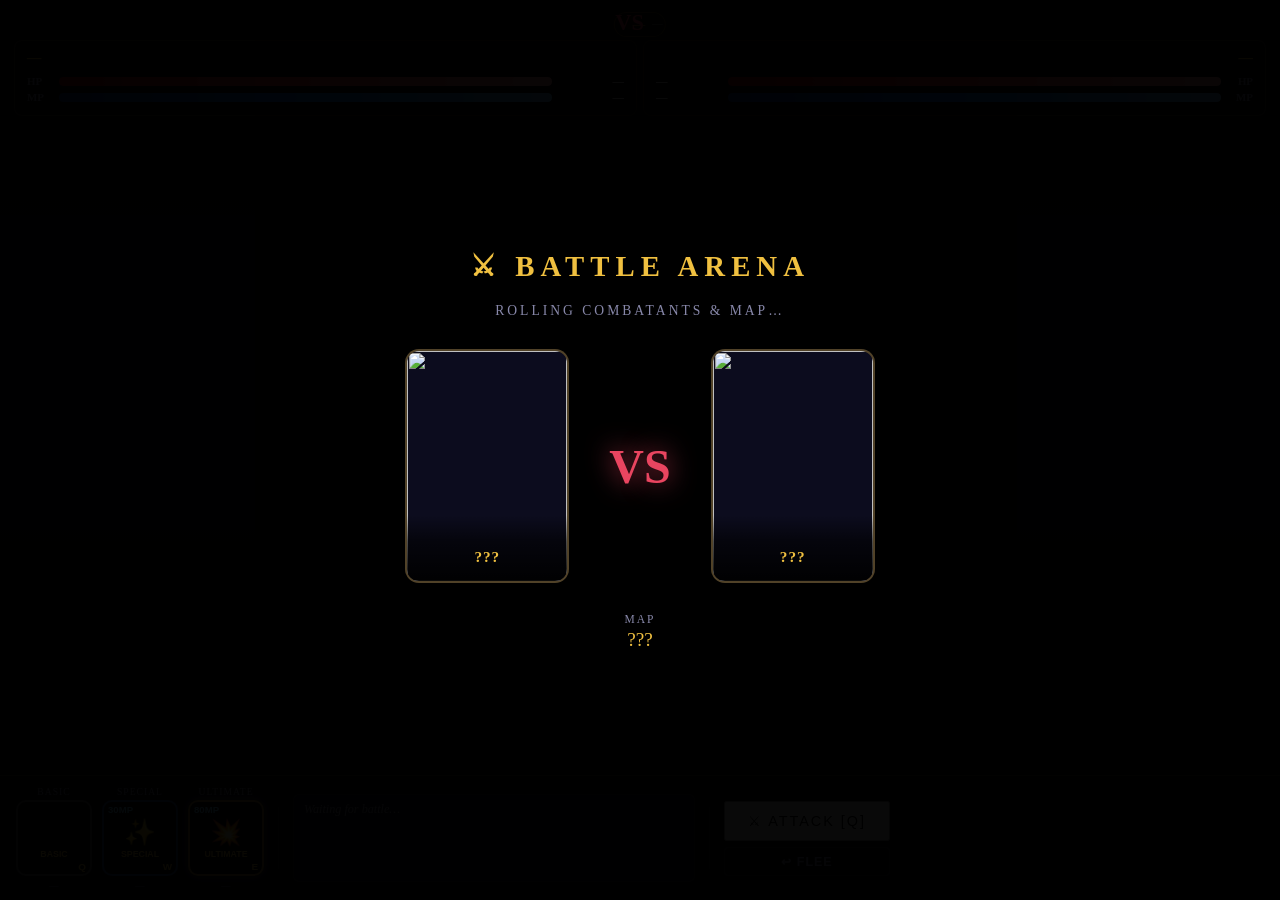
==== battle.html @ 9caf0676 "Create battle.html" ====
<!DOCTYPE html>
<html lang="en">
<head>
<meta charset="UTF-8"/>
<meta name="viewport" content="width=device-width, initial-scale=1.0"/>
<title>Battle Arena — Tenfold Legends</title>
<link rel="stylesheet" href="style.css"/>
<style>
/* ── PAGE ── */
html,body{margin:0;padding:0;overflow:hidden;height:100%;background:#050510;}
.arena-page{display:flex;flex-direction:column;height:100vh;position:relative;}
/* Prevent iOS bounce / double-tap zoom in game */
html { touch-action: manipulation; -webkit-tap-highlight-color: transparent; }

/* ── ROLL OVERLAY ── */
#roll-overlay{
  position:fixed;top:0;left:0;right:0;bottom:0;
  background:rgba(0,0,0,.96);
  display:flex;flex-direction:column;align-items:center;justify-content:center;gap:20px;
  z-index:9999;
}
.roll-title{font-family:'Cinzel',serif;font-size:1.8rem;font-weight:900;color:#f0c040;letter-spacing:6px;}
.roll-subtitle{font-size:.85rem;color:#8888aa;letter-spacing:3px;}
.roll-fighters{display:flex;align-items:center;gap:40px;margin:10px 0;}

/* Roll card */
.roll-card{
  width:160px;height:230px;border-radius:14px;
  border:2px solid rgba(240,192,64,.3);
  background:#0c0c1e;
  position:relative;overflow:hidden;
  display:flex;flex-direction:column;align-items:center;justify-content:flex-end;
}
.roll-portrait{
  position:absolute;top:0;left:0;width:100%;height:100%;
  object-fit:cover;object-position:top center;display:block;
}
.roll-card-overlay{
  position:relative;z-index:2;width:100%;
  background:linear-gradient(0deg,rgba(0,0,0,.95) 0%,rgba(0,0,0,.6) 60%,transparent 100%);
  padding:30px 8px 12px;text-align:center;
}
.roll-card-emoji{font-size:2rem;display:block;margin-bottom:3px;}
.roll-card-name{font-family:'Cinzel',serif;font-size:.95rem;font-weight:700;color:#f0c040;letter-spacing:1px;}
.roll-card-sub{font-size:.68rem;color:#8888aa;margin-top:3px;}

@keyframes rollSpin{
  0%{border-color:rgba(240,192,64,.1);}
  50%{border-color:#f0c040;box-shadow:0 0 28px rgba(240,192,64,.5);}
  100%{border-color:rgba(240,192,64,.1);}
}
.roll-card.spinning{animation:rollSpin .09s linear infinite;}
.roll-card.settled{border-color:#f0c040;box-shadow:0 0 36px rgba(240,192,64,.55);animation:none;}

.roll-vs{font-family:'Cinzel',serif;font-size:3rem;font-weight:900;color:#e94560;text-shadow:0 0 26px rgba(233,69,96,.8);}

.roll-map-wrap{text-align:center;}
.roll-map-label{font-size:.72rem;color:#8888aa;letter-spacing:2px;text-transform:uppercase;margin-bottom:4px;}
.roll-map-name{font-family:'Cinzel',serif;font-size:1.2rem;color:#f0c040;}
@keyframes mapSpin{0%{opacity:.2;}50%{opacity:1;}100%{opacity:.2;}}
.roll-map-name.spinning{animation:mapSpin .1s linear infinite;}

#roll-start-btn{
  margin-top:8px;padding:14px 40px;
  background:linear-gradient(135deg,#c8960c,#f0c040,#c8960c);
  color:#1a1000;font-family:'Cinzel',serif;font-weight:900;
  font-size:1rem;letter-spacing:3px;border:none;border-radius:8px;
  cursor:pointer;display:none;
  transition:transform .15s,box-shadow .15s;
}
#roll-start-btn:hover{transform:scale(1.05);box-shadow:0 0 28px rgba(240,192,64,.6);}

/* ── STAGE ── */
.arena-stage{position:relative;flex:1;min-height:0;overflow:hidden;}
.arena-bg{position:absolute;inset:0;background-size:cover;background-position:center;}
.arena-bg-overlay{position:absolute;inset:0;background:linear-gradient(0deg,rgba(0,0,0,.85) 0%,rgba(0,0,0,.05) 40%,rgba(0,0,0,.05) 60%,rgba(0,0,0,.6) 100%);}
.map-tag{position:absolute;top:12px;left:50%;transform:translateX(-50%);background:rgba(0,0,0,.75);border:1px solid rgba(240,192,64,.35);border-radius:20px;padding:4px 18px;font-family:'Cinzel',serif;font-size:.78rem;color:#f0c040;letter-spacing:2px;z-index:10;}

/* ── FIGHTERS ── */
.fighters-row{position:absolute;inset:0;display:flex;align-items:flex-end;justify-content:space-between;padding:0 60px 20px;pointer-events:none;}
.fighter{position:relative;display:flex;flex-direction:column;align-items:center;}
.fighter-sprite-wrap{position:relative;width:240px;height:300px;}
/* Facing direction is handled per-hero in JS via facesRight flag — no static override here */
.fighter-sprite{
  position:absolute;top:0;left:0;width:100%;height:100%;
  object-fit:contain;object-position:bottom center;
  filter:drop-shadow(0 8px 30px rgba(0,0,0,.95));display:block;
}
.fighter-sprite-fallback{
  position:absolute;top:0;left:0;width:100%;height:100%;
  display:flex;align-items:center;justify-content:center;
  font-size:7rem;filter:drop-shadow(0 6px 24px rgba(0,0,0,.9));
}

/* Shake applied to the wrap so it never conflicts with the sprite's scaleX flip */
@keyframes hitShake{0%{transform:translateX(0);}20%{transform:translateX(-16px);}40%{transform:translateX(16px);}60%{transform:translateX(-8px);}80%{transform:translateX(8px);}100%{transform:translateX(0);}}
.fighter-sprite-wrap.shake{animation:hitShake .35s ease;}

@keyframes dieFade{to{opacity:0;filter:grayscale(1) brightness(.2);}}
.fighter.player .fighter-sprite.dead{animation:dieFade 1.1s ease forwards;}
.fighter.enemy  .fighter-sprite.dead{animation:dieFade 1.1s ease forwards;}

@keyframes burnGlow{0%,100%{filter:drop-shadow(0 0 10px #ff4500);}50%{filter:drop-shadow(0 0 28px #ff4500) brightness(1.1);}}
@keyframes iceGlow{0%,100%{filter:brightness(.75) hue-rotate(185deg) drop-shadow(0 0 12px #00cfff);}50%{filter:brightness(.85) hue-rotate(185deg) drop-shadow(0 0 28px #00cfff);}}
.fighter-sprite.burning{animation:burnGlow .6s ease-in-out infinite;}
.fighter-sprite.frozen{animation:iceGlow .8s ease-in-out infinite;}

.frozen-overlay{position:absolute;inset:0;background:rgba(0,207,255,.18);border:2px solid rgba(0,207,255,.6);border-radius:8px;pointer-events:none;display:none;}
.frozen-overlay.active{display:block;}

/* ── SKILL FX ── */
.skill-fx{position:absolute;pointer-events:none;z-index:60;width:220px;height:220px;}
.skill-fx img{width:100%;height:100%;object-fit:contain;}
@keyframes impactPop{0%{transform:translate(-50%,-50%) scale(.1);opacity:1;}55%{transform:translate(-50%,-50%) scale(2.4);opacity:.9;}100%{transform:translate(-50%,-50%) scale(3);opacity:0;}}
.impact-burst{position:absolute;pointer-events:none;z-index:65;width:130px;height:130px;border-radius:50%;animation:impactPop .45s ease-out forwards;transform:translate(-50%,-50%);}
@keyframes dmgPop{0%{transform:translateX(-50%) translateY(0) scale(.5);opacity:1;}30%{transform:translateX(-50%) translateY(-40px) scale(1.4);}100%{transform:translateX(-50%) translateY(-100px) scale(.9);opacity:0;}}
.dmg-num{position:absolute;pointer-events:none;z-index:70;font-family:'Cinzel',serif;font-weight:900;font-size:2.6rem;text-shadow:0 2px 10px #000;animation:dmgPop 1.2s ease-out forwards;white-space:nowrap;left:50%;top:20%;}
.dmg-num.crit{font-size:3.2rem;color:#ffdd00!important;}
.dmg-num.heal{color:#44ff99!important;}

/* ── HUD ── */
.hud-top{position:absolute;top:0;left:0;right:0;display:flex;flex-direction:column;align-items:stretch;padding:10px 14px;z-index:20;gap:4px;pointer-events:none;}
.hud-top > div:last-child{display:flex;gap:6px;pointer-events:all;}
.hud-box{background:rgba(4,4,12,.9);border:1px solid rgba(240,192,64,.2);border-radius:8px;padding:8px 12px;flex:1;pointer-events:all;}
.hud-box.enemy-box{text-align:right;}
.hud-hero-name{font-family:'Cinzel',serif;font-size:.9rem;font-weight:800;color:#f0c040;display:flex;align-items:center;gap:6px;}
.hud-box.enemy-box .hud-hero-name{justify-content:flex-end;}
.hud-lv{font-size:.68rem;color:#8888aa;font-family:'Rajdhani',sans-serif;}
.hud-bars{margin-top:5px;}
.hud-bar-row{display:flex;align-items:center;gap:6px;margin-bottom:4px;}
.hud-bar-label{font-size:.68rem;font-weight:700;color:#8888aa;width:26px;text-transform:uppercase;flex-shrink:0;}
.hud-bar-track{flex:1;height:9px;background:rgba(255,255,255,.08);border-radius:4px;overflow:hidden;}
.hud-bar-fill{height:100%;border-radius:4px;transition:width .35s;}
.bar-hp{background:linear-gradient(90deg,#aa0000,#ff4444,#ff9999);}
.bar-mana{background:linear-gradient(90deg,#003399,#0077ff,#66bbff);}
.hud-bar-val{font-size:.72rem;font-weight:700;color:#e8e0d0;min-width:66px;text-align:right;}
.hud-box.enemy-box .hud-bar-row{flex-direction:row-reverse;}
.hud-box.enemy-box .hud-bar-val{text-align:left;}
.hud-box.your-turn{border-color:rgba(240,192,64,.7);box-shadow:0 0 18px rgba(240,192,64,.35);}
.hud-box.enemy-turn{border-color:rgba(233,69,96,.7);box-shadow:0 0 18px rgba(233,69,96,.35);}
.hud-vs{display:flex;flex-direction:row;align-items:center;justify-content:center;gap:8px;padding:2px 0;}
.vs-text{font-family:'Cinzel',serif;font-size:1.4rem;font-weight:900;color:#e94560;text-shadow:0 0 18px rgba(233,69,96,.7);line-height:1;}
.turn-text{font-size:.68rem;color:#8888aa;letter-spacing:2px;text-transform:uppercase;}
.status-badges{display:flex;gap:4px;margin-top:4px;flex-wrap:wrap;}
.status-badge{font-size:.62rem;font-weight:700;padding:2px 6px;border-radius:12px;border:1px solid currentColor;}
.sb-burn{color:#ff4500;background:rgba(255,69,0,.12);}
.sb-freeze{color:#00cfff;background:rgba(0,207,255,.12);}
.sb-paralyzed{color:#ffe600;background:rgba(255,230,0,.12);}
.sb-guard{color:#c0c0c0;background:rgba(192,192,192,.12);}

/* ── CONTROLS ── */
.controls-wrap{flex-shrink:0;background:rgba(4,4,12,.97);border-top:1px solid rgba(240,192,64,.2);padding:10px 16px;display:flex;align-items:center;gap:14px;z-index:30;}
.skills-wrap{display:flex;gap:10px;align-items:flex-start;}
.skill-slot{display:flex;flex-direction:column;align-items:center;gap:3px;}
.skill-slot-label{font-size:.6rem;color:#8888aa;letter-spacing:1px;text-transform:uppercase;}

.skill-btn{
  position:relative;width:76px;height:76px;border-radius:10px;
  border:2px solid rgba(240,192,64,.3);cursor:pointer;
  overflow:hidden;background:rgba(0,0,0,.7);padding:0;flex-shrink:0;
  transition:all .18s;
}
.skill-btn:hover:not(:disabled){border-color:#f0c040;box-shadow:0 0 20px rgba(240,192,64,.5);transform:scale(1.08);}
.skill-btn:disabled{opacity:.35;cursor:not-allowed;}
.skill-btn.basic-s{border-color:rgba(160,160,160,.45);}
.skill-btn.special-s{border-color:rgba(60,130,255,.55);}
.skill-btn.ultimate-s{border-color:rgba(240,192,64,.7);box-shadow:0 0 12px rgba(240,192,64,.2);}
.skill-btn.story-locked{border-color:rgba(255,255,255,.12)!important;box-shadow:none!important;filter:grayscale(1) brightness(.55);cursor:not-allowed;}
.skill-lock-overlay{position:absolute;inset:0;background:rgba(0,0,0,.72);display:flex;flex-direction:column;align-items:center;justify-content:center;gap:2px;border-radius:8px;z-index:7;pointer-events:none;}
.skill-lock-overlay span{font-size:1.3rem;line-height:1;}
.skill-lock-overlay small{font-size:.45rem;color:#ffcc55;font-weight:700;letter-spacing:.5px;text-align:center;line-height:1.3;padding:0 4px;}

/* Icon fills entire button */
.skill-btn .sk-icon{position:absolute;top:0;left:0;width:100%;height:100%;object-fit:cover;display:block;z-index:1;}
/* Fallback shown when no icon */
.skill-btn-fb{position:absolute;top:0;left:0;width:100%;height:100%;display:flex;flex-direction:column;align-items:center;justify-content:center;gap:2px;font-size:1.6rem;z-index:1;}
.skill-btn-fb small{font-size:.55rem;color:#f0c040;font-weight:700;}
/* Overlays sit above icon */
.skill-cd-overlay{position:absolute;inset:0;background:rgba(0,0,0,.78);display:flex;align-items:center;justify-content:center;font-size:1.8rem;font-weight:900;color:#fff;border-radius:8px;z-index:5;}
.skill-key-hint{position:absolute;bottom:2px;right:4px;font-size:.62rem;font-weight:900;color:#f0c040;text-shadow:0 1px 3px #000;z-index:6;}
.skill-mana-cost{position:absolute;top:2px;left:4px;font-size:.6rem;font-weight:700;color:#66ccff;text-shadow:0 1px 3px #000;z-index:6;}
.skill-name-tag{font-size:.58rem;color:rgba(255,255,255,.55);text-align:center;max-width:76px;white-space:nowrap;overflow:hidden;text-overflow:ellipsis;margin-top:1px;}

.ctrl-divider{width:1px;height:62px;background:rgba(255,255,255,.08);flex-shrink:0;}
.battle-log{flex:1;max-width:380px;min-width:180px;height:76px;overflow-y:auto;padding:5px 10px;background:rgba(255,255,255,.025);border:1px solid rgba(255,255,255,.07);border-radius:6px;font-size:.76rem;line-height:1.6;}
.battle-log p{margin:0;}
.battle-log .lp{color:#f0c040;}
.battle-log .le{color:#ff8888;}
.battle-log .ls{color:#8888aa;font-style:italic;}
.battle-log .lh{color:#44ff99;}
.action-area{display:flex;flex-direction:column;gap:6px;flex-shrink:0;}
#btn-attack{padding:10px 22px;font-size:.9rem;letter-spacing:2px;}
.btn-flee{padding:6px 18px;font-size:.78rem;background:transparent;border:1px solid rgba(255,255,255,.1);color:#8888aa;cursor:pointer;border-radius:4px;transition:all .2s;font-family:'Rajdhani',sans-serif;font-weight:600;letter-spacing:1px;text-transform:uppercase;}
.btn-flee:hover{border-color:#e94560;color:#e94560;}

/* ── RESULT OVERLAY ── */
#result-overlay{
  position:fixed;top:0;left:0;right:0;bottom:0;
  background:rgba(0,0,0,.92);
  display:flex;flex-direction:column;align-items:center;justify-content:center;
  z-index:9998;opacity:0;pointer-events:none;transition:opacity .5s;
}
#result-overlay.show{opacity:1;pointer-events:all;}
@keyframes resultIn{from{transform:scale(.6) translateY(-30px);opacity:0;}to{transform:scale(1) translateY(0);opacity:1;}}
.result-box{animation:resultIn .5s cubic-bezier(.3,1.5,.5,1) forwards;text-align:center;}
.result-label{font-family:'Cinzel',serif;font-size:6rem;font-weight:900;line-height:1;letter-spacing:10px;}
.result-label.win{background:linear-gradient(135deg,#a06800,#f0c040,#fff8dc,#f0c040,#a06800);-webkit-background-clip:text;-webkit-text-fill-color:transparent;background-clip:text;}
.result-label.lose{background:linear-gradient(135deg,#600000,#e94560,#ff9090);-webkit-background-clip:text;-webkit-text-fill-color:transparent;background-clip:text;}
.result-sub{font-family:'Cinzel',serif;font-size:1rem;color:#8888aa;letter-spacing:5px;margin:6px 0 16px;}
.result-pts{font-family:'Cinzel',serif;font-size:1.5rem;color:#f0c040;margin-bottom:8px;}
.result-pts span{font-size:2.5rem;}
.result-hero-info{font-size:.85rem;color:#8888aa;margin-bottom:26px;letter-spacing:1px;}
.result-btns{display:flex;gap:14px;justify-content:center;}
.rbtn{padding:12px 28px;font-family:'Cinzel',serif;font-weight:700;letter-spacing:2px;font-size:.9rem;border:none;border-radius:6px;cursor:pointer;transition:all .2s;}
.rbtn.gold{background:linear-gradient(135deg,#c8960c,#f0c040);color:#1a1000;}
.rbtn.ghost{background:rgba(255,255,255,.06);border:1px solid rgba(255,255,255,.15);color:#e8e0d0;}
.rbtn:hover{transform:translateY(-2px);}

@keyframes lvlUp{0%{opacity:0;transform:translateX(-50%) scale(.5);}60%{opacity:1;transform:translateX(-50%) scale(1.2) translateY(-8px);}100%{opacity:0;transform:translateX(-50%) scale(1) translateY(-55px);}}
.lvl-up-notif{position:absolute;bottom:290px;left:50%;transform:translateX(-50%);font-family:'Cinzel',serif;font-size:1.3rem;color:#f0c040;text-shadow:0 0 20px #f0c040;white-space:nowrap;pointer-events:none;z-index:80;animation:lvlUp 1.8s ease forwards;}

/* ══ MOBILE OVERRIDES ══════════════════════════════════════ */

/* ── ROLL OVERLAY — mobile ── */
@media (max-width: 600px) {
  #roll-overlay { gap: 12px; padding: 20px 14px; justify-content: flex-start; padding-top: 40px; overflow-y: auto; }
  .roll-title { font-size: 1.2rem; letter-spacing: 3px; }
  .roll-subtitle { font-size: 0.75rem; letter-spacing: 2px; }
  .roll-fighters { gap: 16px; }
  .roll-card { width: 120px; height: 175px; border-radius: 10px; }
  .roll-vs { font-size: 2rem; }
  .roll-card-name { font-size: 0.82rem; }
  .roll-card-sub  { font-size: 0.6rem; }
  .roll-map-name  { font-size: 1rem; }
  #roll-start-btn { padding: 12px 28px; font-size: 0.88rem; letter-spacing: 2px; margin-top: 4px; }
}

@media (max-width: 400px) {
  .roll-card { width: 100px; height: 148px; }
  .roll-fighters { gap: 10px; }
  .roll-vs { font-size: 1.6rem; }
}

/* ── HUD — mobile: stack into 2-row layout ── */
@media (max-width: 700px) {
  .hud-top {
    flex-direction: column;
    gap: 0;
    padding: 6px 8px 4px;
  }
  /* Row 1: player box left, enemy box right, side by side */
  .hud-top { flex-wrap: wrap; }
  .hud-box      { min-width: 0; flex: 1; padding: 5px 8px; border-radius: 6px; }
  .hud-box.enemy-box { text-align: right; }
  .hud-vs       { order: -1; width: 100%; flex-direction: row;
                  justify-content: center; gap: 8px; padding: 0 0 4px; }
  .vs-text      { font-size: 1.1rem; }
  .turn-text    { font-size: 0.6rem; letter-spacing: 1px; }
  .hud-hero-name{ font-size: 0.75rem; }
  .hud-lv       { font-size: 0.6rem; }
  .hud-bar-row  { margin-bottom: 2px; }
  .hud-bar-track{ height: 7px; }
  .hud-bar-val  { font-size: 0.62rem; min-width: 52px; }
  .hud-bar-label{ font-size: 0.6rem; width: 22px; }
  .status-badges{ gap: 3px; margin-top: 2px; }
  .status-badge { font-size: 0.55rem; padding: 1px 4px; }
}

/* ── FIGHTERS — shrink sprites on mobile ── */
@media (max-width: 700px) {
  .fighters-row { padding: 0 16px 10px; }
  .fighter-sprite-wrap { width: 160px; height: 200px; }
}
@media (max-width: 480px) {
  .fighters-row { padding: 0 6px 8px; }
  .fighter-sprite-wrap { width: 120px; height: 155px; }
  .map-tag { font-size: 0.65rem; padding: 3px 12px; top: 8px; }
  .dmg-num { font-size: 1.8rem; }
  .dmg-num.crit { font-size: 2.2rem; }
}

/* ── CONTROLS — mobile: 2-row layout ── */
@media (max-width: 700px) {
  .controls-wrap {
    flex-wrap: wrap;
    padding: 8px 10px;
    gap: 8px;
  }
  /* Row 1: skill buttons fill the width */
  .skills-wrap {
    order: 1;
    width: 100%;
    justify-content: center;
    gap: 8px;
  }
  /* Row 2: log + action buttons side by side */
  .battle-log {
    order: 2;
    flex: 1;
    min-width: 0;
    max-width: none;
    height: 58px;
    font-size: 0.7rem;
  }
  .action-area {
    order: 2;
    flex-direction: row;
    gap: 6px;
    align-items: center;
  }
  #btn-attack { padding: 8px 14px; font-size: 0.8rem; letter-spacing: 1px; }
  .btn-flee   { padding: 8px 12px; font-size: 0.72rem; }
  .ctrl-divider { display: none; }

  /* Skill buttons: larger touch target, equal size */
  .skill-btn { width: 68px; height: 68px; }
  .skill-slot-label { font-size: 0.55rem; }
  .skill-name-tag   { font-size: 0.52rem; max-width: 68px; }
  .skill-key-hint   { font-size: 0.55rem; }
  .skill-mana-cost  { font-size: 0.52rem; }
  .skill-cd-overlay { font-size: 1.4rem; }
}

@media (max-width: 420px) {
  .skill-btn { width: 60px; height: 60px; border-radius: 8px; }
  .skills-wrap { gap: 6px; }
  #btn-attack { padding: 7px 10px; font-size: 0.75rem; }
  .battle-log { height: 52px; font-size: 0.65rem; }
  .controls-wrap { padding: 6px 8px; }
}

/* ── RESULT OVERLAY — mobile ── */
@media (max-width: 600px) {
  .result-label   { font-size: 3.5rem; letter-spacing: 5px; }
  .result-sub     { font-size: 0.82rem; letter-spacing: 2px; }
  .result-pts     { font-size: 1.1rem; }
  .result-pts span{ font-size: 1.8rem; }
  .result-hero-info { font-size: 0.75rem; }
  .result-btns    { flex-wrap: wrap; gap: 8px; justify-content: center; }
  .rbtn           { padding: 10px 18px; font-size: 0.82rem; }
}

@media (max-width: 400px) {
  .result-label   { font-size: 2.8rem; letter-spacing: 3px; }
  .rbtn           { padding: 9px 14px; font-size: 0.78rem; flex: 1; min-width: 120px; }
}
</style>
</head>
<body>

<!-- ══ ROLL OVERLAY (fixed, outside arena-page) ══ -->
<div id="roll-overlay">
  <div class="roll-title">⚔ BATTLE ARENA</div>
  <div class="roll-subtitle" id="roll-status">ROLLING COMBATANTS &amp; MAP…</div>

  <div class="roll-fighters">
    <!-- Player card -->
    <div class="roll-card spinning" id="roll-player">
      <img class="roll-portrait" id="roll-p-img" src="" alt=""/>
      <div class="roll-card-overlay">
        <span id="roll-p-emoji" class="roll-card-emoji"></span>
        <div  id="roll-p-name"  class="roll-card-name">???</div>
        <div  id="roll-p-sub"   class="roll-card-sub"></div>
      </div>
    </div>

    <div class="roll-vs">VS</div>

    <!-- Enemy card -->
    <div class="roll-card spinning" id="roll-enemy">
      <img class="roll-portrait" id="roll-e-img" src="" alt=""/>
      <div class="roll-card-overlay">
        <span id="roll-e-emoji" class="roll-card-emoji"></span>
        <div  id="roll-e-name"  class="roll-card-name">???</div>
        <div  id="roll-e-sub"   class="roll-card-sub"></div>
      </div>
    </div>
  </div>

  <div class="roll-map-wrap">
    <div class="roll-map-label">MAP</div>
    <div class="roll-map-name spinning" id="roll-map">???</div>
  </div>

  <button id="roll-start-btn" onclick="startBattle()">⚔ FIGHT!</button>
</div>

<!-- ══ RESULT OVERLAY (fixed, outside arena-page) ══ -->
<div id="result-overlay">
  <div class="result-box">
    <div class="result-label" id="result-label">WIN</div>
    <div class="result-sub"   id="result-sub">Victory!</div>
    <div class="result-pts"><span id="result-pts-num">+100</span> POINTS</div>
    <div class="result-hero-info" id="result-hero-info"></div>
    <div class="result-btns" id="result-btns">
      <button class="rbtn gold"  onclick="location.reload()">⚔ PLAY AGAIN</button>
      <button class="rbtn ghost" onclick="location.href='dashboard.html'">🏠 Dashboard</button>
      <button class="rbtn ghost" onclick="location.href='leaderboard.html'">🏆 Leaderboard</button>
    </div>
  </div>
</div>

<!-- ══ ARENA PAGE ══ -->
<div class="arena-page">

  <!-- STAGE -->
  <div class="arena-stage" id="arena-stage">
    <div class="arena-bg"         id="arena-bg"></div>
    <div class="arena-bg-overlay"></div>
    <div class="map-tag"          id="map-tag">—</div>

    <!-- HUD -->
    <div class="hud-top">
      <div class="hud-vs">
        <div class="vs-text">VS</div>
        <div class="turn-text" id="turn-text">—</div>
      </div>
      <div style="display:flex;gap:6px;width:100%;">
      <div class="hud-box" id="hud-player">
        <div class="hud-hero-name" id="hud-p-name">—</div>
        <div class="status-badges" id="p-status"></div>
        <div class="hud-bars">
          <div class="hud-bar-row">
            <div class="hud-bar-label">HP</div>
            <div class="hud-bar-track"><div class="hud-bar-fill bar-hp"   id="p-hp-bar"  style="width:100%"></div></div>
            <div class="hud-bar-val"  id="p-hp-val">—</div>
          </div>
          <div class="hud-bar-row">
            <div class="hud-bar-label">MP</div>
            <div class="hud-bar-track"><div class="hud-bar-fill bar-mana" id="p-mp-bar"  style="width:100%"></div></div>
            <div class="hud-bar-val"  id="p-mp-val">—</div>
          </div>
        </div>
      </div>

      <div class="hud-box enemy-box" id="hud-enemy">
        <div class="hud-hero-name" id="hud-e-name">—</div>
        <div class="status-badges" id="e-status" style="justify-content:flex-end;display:flex;"></div>
        <div class="hud-bars">
          <div class="hud-bar-row">
            <div class="hud-bar-label">HP</div>
            <div class="hud-bar-track"><div class="hud-bar-fill bar-hp"   id="e-hp-bar"  style="width:100%"></div></div>
            <div class="hud-bar-val"  id="e-hp-val">—</div>
          </div>
          <div class="hud-bar-row">
            <div class="hud-bar-label">MP</div>
            <div class="hud-bar-track"><div class="hud-bar-fill bar-mana" id="e-mp-bar"  style="width:100%"></div></div>
            <div class="hud-bar-val"  id="e-mp-val">—</div>
          </div>
        </div>
      </div>
      </div><!-- /hud row -->
    </div>

    <!-- FIGHTERS -->
    <div class="fighters-row">
      <div class="fighter player" id="fighter-player">
        <div class="fighter-sprite-wrap" id="p-wrap">
          <div class="frozen-overlay" id="p-frozen"></div>
        </div>
      </div>
      <div class="fighter enemy" id="fighter-enemy">
        <div class="fighter-sprite-wrap" id="e-wrap">
          <div class="frozen-overlay" id="e-frozen"></div>
        </div>
      </div>
    </div>
  </div><!-- /arena-stage -->

  <!-- CONTROLS -->
  <div class="controls-wrap">
    <div class="skills-wrap">
      <div class="skill-slot">
        <div class="skill-slot-label">Basic</div>
        <button class="skill-btn basic-s" id="btn-basic" onclick="useSkill('basic')">
          <div class="skill-btn-fb" id="fb-basic"><span>⚔</span><small>BASIC</small></div>
          <span class="skill-key-hint">Q</span>
        </button>
        <div class="skill-name-tag" id="name-basic">—</div>
      </div>
      <div class="skill-slot">
        <div class="skill-slot-label">Special</div>
        <button class="skill-btn special-s" id="btn-special" onclick="useSkill('special')">
          <div class="skill-btn-fb" id="fb-special"><span>✨</span><small>SPECIAL</small></div>
          <span class="skill-mana-cost" id="cost-special">30MP</span>
          <span class="skill-key-hint">W</span>
        </button>
        <div class="skill-name-tag" id="name-special">—</div>
      </div>
      <div class="skill-slot">
        <div class="skill-slot-label">Ultimate</div>
        <button class="skill-btn ultimate-s" id="btn-ultimate" onclick="useSkill('ultimate')">
          <div class="skill-btn-fb" id="fb-ultimate"><span>💥</span><small>ULTIMATE</small></div>
          <span class="skill-mana-cost" id="cost-ultimate">80MP</span>
          <span class="skill-key-hint">E</span>
        </button>
        <div class="skill-name-tag" id="name-ultimate">—</div>
      </div>
    </div>
    <div class="ctrl-divider"></div>
    <div class="battle-log" id="battle-log"><p class="ls">Waiting for battle…</p></div>
    <div class="ctrl-divider"></div>
    <div class="action-area">
      <button class="btn btn-gold" id="btn-attack" onclick="useAttack()">⚔ ATTACK [Q]</button>
      <button class="btn-flee"     onclick="fleeBattle()">↩ Flee</button>
    </div>
  </div>

</div><!-- /arena-page -->

<script src="game.js"></script>
<script>
'use strict';

// ── MOBILE VIEWPORT HEIGHT FIX (iOS Safari address bar) ──────
function setVh() {
  document.documentElement.style.setProperty('--vh', window.innerHeight * 0.01 + 'px');
}
setVh();
window.addEventListener('resize', setVh);
// Apply to arena-page height via inline style when needed
document.addEventListener('DOMContentLoaded', () => {
  const page = document.querySelector('.arena-page');
  if (page) page.style.height = 'calc(var(--vh, 1vh) * 100)';
});

// ── AUTO LOGIN (no redirect on file://) ──────────────────────
Game.loadUser();
if (!Game.user) {
  Game.login({ userID:'demo', username:'Player', totalScore:0, sessionID:'local' });
}
const user = Game.user;

// ── ENSURE HERO SELECTED ─────────────────────────────────────
(function() {
  let h = Game.getSelectedHero();
  if (!h || !HEROES[h]) {
    Game.selectHero('aeron');
  }
})();



// ── MAPS ─────────────────────────────────────────────────────
const MAPS = [
  { name:'Flame Sanctum',    bg:'Sprite/Aeron/1background.png' },
  { name:'Ashen Wasteland',  bg:'Sprite/Aeron/2background.png' },
  { name:'Inferno Forge',    bg:'Sprite/Aeron/3background.png' },
  { name:'Phoenix Crater',   bg:'Sprite/Aeron/4background.png' },
  { name:'Frozen Tundra',    bg:'Sprite/Lyra/background1.png'  },
  { name:'Crystal Glacier',  bg:'Sprite/Lyra/background2.png'  },
  { name:'Frostbite Valley', bg:'Sprite/Lyra/background3.png'  },
  { name:'Thunder Plains',   bg:'Sprite/Kael/background1.png'  },
  { name:'Storm Peak',       bg:'Sprite/Kael/background2.png'  },
  { name:'Crumbled Canyon',  bg:'Sprite/Riven/background1.png' },
  { name:'Earthen Ruins',    bg:'Sprite/Riven/background2.png' },
  { name:'Moonlit Shrine',   bg:'Sprite/Selene/background1.png'},
  { name:'Celestial Peaks',  bg:'Sprite/Selene/background2.png'},
  { name:'Starfall Glade',   bg:'Sprite/Selene/background3.png'},
  { name:'Shadow Alley',     bg:'Sprite/Draven/background1.png'},
  { name:'Crimson District', bg:'Sprite/Draven/background2.png'},
  { name:'Dark Sanctum',     bg:'Sprite/Draven/background3.png'},
  { name:'Phantom Ridge',    bg:'Sprite/Draven/background4.png'},
  { name:'Night Citadel',    bg:'Sprite/Draven/background5.png'},
  { name:'Coral Depths',     bg:'Sprite/Mira/background1.png'  },
  { name:'Tidal Cavern',     bg:'Sprite/Mira/background2.png'  },
  { name:'Sunken Temple',    bg:'Sprite/Mira/background3.png'  },
  { name:'Ocean Abyss',      bg:'Sprite/Mira/background4.png'  },
  { name:'Stormy Shores',    bg:'Sprite/Mira/background5.png'  },
  { name:'Iron Fortress',    bg:'Sprite/Brutus/background1.png'},
  { name:'Steel Ramparts',   bg:'Sprite/Brutus/background2.png'},
  { name:'Siege Grounds',    bg:'Sprite/Brutus/background3.png'},
  { name:'War Throne',       bg:'Sprite/Brutus/background4.png'},
  { name:'Gale Peak',        bg:'Sprite/Orion/background1.png' },
  { name:'Stormwind Ridge',  bg:'Sprite/Orion/background2.png' },
  { name:'Tempest Hollow',   bg:'Sprite/Orion/background3.png' },
  { name:'Arcane Sanctum',   bg:'Sprite/Elysia/background1.png'},
  { name:'Celestial Spire',  bg:'Sprite/Elysia/background2.png'},
  { name:'Starlight Realm',  bg:'Sprite/Elysia/background3.png'},
];

// ── BATTLE STATE ─────────────────────────────────────────────
let B = {};
let rollPlayerHeroId, rollEnemyHeroId, rollMap;

// ── $ HELPER ─────────────────────────────────────────────────
const $ = id => document.getElementById(id);

// ── ENTITY HELPER — hero or story monster ────────────────────
function getEntity(id) {
  return HEROES[id] || STORY_ENEMIES[id] || null;
}

// ── INIT BATTLE STATE ────────────────────────────────────────
function initBattleState(pId, eId, mapObj, pLv, eLv) {
  const pH = getEntity(pId), eH = getEntity(eId);
  const pS = getScaledStats(pId, pLv), eS = getScaledStats(eId, eLv);
  B = {
    mode:    sessionStorage.getItem('tenfold_battle_mode')    || 'arena',
    chapter: +sessionStorage.getItem('tenfold_battle_chapter') || 0,
    stage:   +sessionStorage.getItem('tenfold_battle_stage')   || 0,
    playerHeroId:pId, enemyHeroId:eId, map:mapObj,
    pHero:pH, pMaxHp:pS.hp, pHp:pS.hp, pMaxMp:100, pMp:100,
    pAtk:pS.atk, pDef:pS.def, pSpd:pS.spd, pCrit:pS.crit, pLevel:pLv,
    pBurning:0, pFrozen:0, pParalyzed:0, pGuard:false, pBoost:0,
    pCD:{basic:0,special:0,ultimate:0},
    eHero:eH, eMaxHp:eS.hp, eHp:eS.hp, eMaxMp:100, eMp:100,
    eAtk:eS.atk, eDef:eS.def, eSpd:eS.spd, eCrit:eS.crit, eLevel:eLv,
    eBurning:0, eFrozen:0, eParalyzed:0, eGuard:false, eBoost:0,
    eCD:{basic:0,special:0,ultimate:0},
    turn:'player', over:false, turnCount:0, locked:false,
  };
}

// ── SPRITE FLIP HELPER ───────────────────────────────────────
// Player is on the LEFT  → needs to face RIGHT
// Enemy  is on the RIGHT → needs to face LEFT
// facesRight=true  → sprite naturally faces right
//   player: no flip (scaleX 1)   enemy: flip (scaleX -1)
// facesRight=false → sprite naturally faces left
//   player: flip (scaleX -1)     enemy: no flip (scaleX 1)
function getSpriteFlip(who, heroId, state) {
  const entity = getEntity(heroId);
  // Per-sprite flip override (e.g. ash_wolf has inconsistent sprite directions)
  if (entity && entity.flipStates && state && state in entity.flipStates) {
    const facesRight = entity.flipStates[state];
    if (who === 'player') return facesRight ?  1 : -1;
    else                  return facesRight ? -1 :  1;
  }
  const facesRight = entity ? entity.facesRight !== false : true;
  if (who === 'player') return facesRight ?  1 : -1;
  else                  return facesRight ? -1 :  1;
}

// ── BUILD FIGHTER SPRITE ─────────────────────────────────────
function buildSprite(who, heroId) {
  const wrapId = who === 'player' ? 'p-wrap' : 'e-wrap';
  const sprId  = who === 'player' ? 'p-sprite' : 'e-sprite';
  const wrap   = $(wrapId);
  const h      = getEntity(heroId);
  const frozen = wrap.querySelector('.frozen-overlay');

  wrap.querySelectorAll('.fighter-sprite,.fighter-sprite-fallback').forEach(el => el.remove());

  const idleSrc = h.sprites && h.sprites.idle;
  const flip    = getSpriteFlip(who, heroId, 'idle');
  if (idleSrc) {
    const img = document.createElement('img');
    img.className = 'fighter-sprite';
    img.id  = sprId;
    img.alt = h.name;
    img.src = idleSrc;
    img.style.transform = `scaleX(${flip})`;
    img.onerror = () => { img.remove(); addFallback(wrap, who, heroId, h, frozen, sprId); };
    wrap.insertBefore(img, frozen);
  } else {
    addFallback(wrap, who, heroId, h, frozen, sprId);
  }
}

function addFallback(wrap, who, heroId, h, frozen, sprId) {
  const fb = document.createElement('div');
  fb.className   = 'fighter-sprite-fallback';
  fb.id          = sprId;
  fb.textContent = ELEMENT_ICONS[h.element] || '⚔';
  fb.style.transform = `scaleX(${getSpriteFlip(who, heroId, 'idle')})`;
  wrap.insertBefore(fb, frozen);
}

function setSprite(who, state) {
  const heroId = who === 'player' ? B.playerHeroId : B.enemyHeroId;
  const h  = getEntity(heroId);
  const el = $(who === 'player' ? 'p-sprite' : 'e-sprite');
  if (!el || el.tagName !== 'IMG') return;
  const src = (h.sprites && h.sprites[state]) || (h.sprites && h.sprites.idle) || '';
  if (src) {
    el.src = src;
    // Re-apply the correct flip per state
    el.style.transform = `scaleX(${getSpriteFlip(who, heroId, state)})`;
  }
}

// ── LOAD SKILL ICONS ─────────────────────────────────────────
function loadSkillIcons(heroId) {
  const h = getEntity(heroId);
  ['basic','special','ultimate'].forEach(type => {
    const sk   = h.skills[type];
    const btn  = $(`btn-${type}`);
    const fb   = $(`fb-${type}`);
    const ntag = $(`name-${type}`);
    if (ntag) ntag.textContent = sk.name;
    if (type !== 'basic') {
      const c = $(`cost-${type}`);
      if (c) c.textContent = sk.manaCost + 'MP';
    }
    btn.title = `${sk.name} — ${sk.desc}`;
    btn.querySelectorAll('img.sk-icon').forEach(i => i.remove());
    if (sk.icon) {
      const img = document.createElement('img');
      img.className = 'sk-icon';
      img.alt = sk.name;
      img.src = sk.icon;
      img.onload  = () => { if (fb) fb.style.display = 'none'; };
      img.onerror = () => { img.remove(); if (fb) fb.style.display = 'flex'; };
      btn.insertBefore(img, btn.firstChild);
    }
  });
}

// ── HUD ──────────────────────────────────────────────────────
function renderHUD() {
  $('hud-p-name').innerHTML = `${B.pHero.name} <span class="hud-lv">Lv ${B.pLevel}</span>`;
  $('hud-e-name').innerHTML = `${B.eHero.name} <span class="hud-lv">Lv ${B.eLevel}</span>`;
  updateBar('p-hp-bar','p-hp-val', B.pHp, B.pMaxHp, true);
  updateBar('p-mp-bar','p-mp-val', B.pMp, B.pMaxMp, false);
  updateBar('e-hp-bar','e-hp-val', B.eHp, B.eMaxHp, true);
  updateBar('e-mp-bar','e-mp-val', B.eMp, B.eMaxMp, false);
  $('hud-player').className = 'hud-box' + (B.turn==='player' ? ' your-turn' : '');
  $('hud-enemy').className  = 'hud-box enemy-box' + (B.turn==='enemy' ? ' enemy-turn' : '');
  $('turn-text').textContent = B.turn==='player' ? 'YOUR TURN' : 'ENEMY TURN';
  renderStatus('p-status', B.pBurning, B.pFrozen, B.pParalyzed, B.pGuard);
  renderStatus('e-status', B.eBurning, B.eFrozen, B.eParalyzed, B.eGuard);
  $('p-frozen').className = 'frozen-overlay' + (B.pFrozen > 0 ? ' active' : '');
  $('e-frozen').className = 'frozen-overlay' + (B.eFrozen > 0 ? ' active' : '');
  updateSkillBtns();
}

function updateBar(barId, valId, cur, max, isHp) {
  const pct = Math.max(0, Math.min(100, cur/max*100));
  const el  = $(barId); if (!el) return;
  el.style.width = pct + '%';
  const vl = $(valId); if (vl) vl.textContent = `${Math.max(0,Math.floor(cur))} / ${max}`;
  if (isHp) {
    if (pct < 25)      el.style.background = 'linear-gradient(90deg,#660000,#cc0000,#ff2222)';
    else if (pct < 50) el.style.background = 'linear-gradient(90deg,#884400,#ee6600,#ffaa44)';
    else               el.style.background = 'linear-gradient(90deg,#aa0000,#ff4444,#ff9999)';
  }
}

function renderStatus(elId, burn, freeze, paralyzed, guard) {
  const el = $(elId); if (!el) return;
  el.innerHTML =
    (burn      > 0 ? `<span class="status-badge sb-burn">🔥 Burn ${burn}</span>`          : '') +
    (freeze    > 0 ? `<span class="status-badge sb-freeze">❄ Frozen ${freeze}</span>`      : '') +
    (paralyzed > 0 ? `<span class="status-badge sb-paralyzed">⚡ Paralyzed ${paralyzed}</span>` : '') +
    (guard         ? `<span class="status-badge sb-guard">🛡 Guard</span>`                  : '');
}

function updateSkillBtns() {
  const isStory  = B.mode === 'story';
  const skillUL  = isStory ? null :
    JSON.parse(localStorage.getItem('tenfold_skills_' + (Game.user && Game.user.userID || 'demo')) || '{}');

  // In arena mode, a skill is playable only if it has been unlocked via story progress.
  // Basic is gated behind ch1 stage1, special stage3, ultimate stage4.
  // In story mode skills are always available (no gating during the story battles themselves).
  function isSkillPlayable(type) {
    if (isStory) return true;
    const heroId  = B.playerHeroId;
    const unlocked = (skillUL && skillUL[heroId]) ? skillUL[heroId] : [];
    return unlocked.includes(type);
  }

  // Hint shown beneath each locked skill
  const SKILL_HINTS = {
    basic:    'Clear Ch.1 Stage 1',
    special:  'Clear Ch.1 Stage 3',
    ultimate: 'Clear Ch.1 Stage 4',
  };

  ['basic','special','ultimate'].forEach(t => {
    const btn = $(`btn-${t}`); if (!btn) return;
    const sk  = B.pHero.skills[t];
    const cd  = B.pCD[t];
    const noMp = sk.manaCost > 0 && B.pMp < sk.manaCost;
    const storyLocked = !isSkillPlayable(t);

    // Toggle story-locked class and overlay
    btn.classList.toggle('story-locked', storyLocked);
    let lockEl = btn.querySelector('.skill-lock-overlay');
    if (storyLocked) {
      if (!lockEl) {
        lockEl = document.createElement('div');
        lockEl.className = 'skill-lock-overlay';
        btn.appendChild(lockEl);
      }
      lockEl.innerHTML = `<span>🔒</span><small>${SKILL_HINTS[t]}</small>`;
    } else if (lockEl) {
      lockEl.remove();
    }

    // Disable if story-locked OR normal reasons
    btn.disabled = storyLocked || B.turn !== 'player' || B.locked || B.over || cd > 0 || noMp;

    let cdEl = btn.querySelector('.skill-cd-overlay');
    if (cd > 0 && !storyLocked) {
      if (!cdEl) { cdEl = document.createElement('div'); cdEl.className = 'skill-cd-overlay'; btn.appendChild(cdEl); }
      cdEl.textContent = cd;
    } else if (cdEl) cdEl.remove();
  });
  const atk = $('btn-attack');
  if (atk) atk.disabled = B.turn !== 'player' || B.locked || B.over;
}

// ── LOG ──────────────────────────────────────────────────────
function logMsg(msg, cls='ls') {
  const log = $('battle-log');
  const p   = document.createElement('p');
  p.className = cls; p.textContent = msg;
  log.appendChild(p);
  log.scrollTop = log.scrollHeight;
}

// ── DAMAGE CALC ──────────────────────────────────────────────
function calcDmg(atk, def, base, crit) {
  const isCrit = Math.random()*100 < crit;
  const v = 0.88 + Math.random()*0.24;
  let dmg = Math.floor(base * (atk/120) * v * (100/(100+def*0.6)));
  if (isCrit) dmg = Math.floor(dmg*1.75);
  return { dmg:Math.max(1,dmg), isCrit };
}

// ── APPROACH / RETREAT ANIMATION ─────────────────────────────
// Cycles walk → run → sprint forward, then sprint → run → walk backward
// Uses CSS translateX on the fighter-sprite-wrap

const APPROACH_STEPS = [
  { state:'walk',   x:25,  dur:120 },
  { state:'walk',   x:55,  dur:110 },
  { state:'run',    x:95,  dur:100 },
  { state:'run',    x:145, dur:95  },
  { state:'sprint', x:210, dur:85  },
  { state:'sprint', x:265, dur:80  },
  { state:'sprint', x:300, dur:0   },  // last step — right up close to enemy
];
const RETREAT_STEPS = [
  { state:'sprint', x:255, dur:80  },
  { state:'run',    x:185, dur:90  },
  { state:'run',    x:120, dur:100 },
  { state:'walk',   x:60,  dur:110 },
  { state:'walk',   x:15,  dur:120 },
  { state:'idle',   x:0,   dur:0   },
];

function doApproach(who, onDone) {
  const wrapEl = $(who === 'player' ? 'p-wrap' : 'e-wrap');
  // Enemy moves toward player (negative X since it's on the right)
  const dir = who === 'player' ? 1 : -1;
  let idx = 0;
  function next() {
    if (idx >= APPROACH_STEPS.length) { onDone(); return; }
    const step = APPROACH_STEPS[idx++];
    setSprite(who, step.state);
    wrapEl.style.transform = `translateX(${step.x * dir}px)`;
    if (step.dur > 0) setTimeout(next, step.dur);
    else onDone();
  }
  next();
}

function doRetreat(who, onDone) {
  const wrapEl = $(who === 'player' ? 'p-wrap' : 'e-wrap');
  const dir = who === 'player' ? 1 : -1;
  let idx = 0;
  function next() {
    if (idx >= RETREAT_STEPS.length) {
      wrapEl.style.transform = '';
      if (onDone) onDone();
      return;
    }
    const step = RETREAT_STEPS[idx++];
    setSprite(who, step.state);
    wrapEl.style.transform = `translateX(${step.x * dir}px)`;
    if (step.dur > 0) setTimeout(next, step.dur);
    else {
      wrapEl.style.transform = '';
      if (onDone) onDone();
    }
  }
  next();
}

// ── SKILL EFFECT ─────────────────────────────────────────────
// plainattack → approach → attack.png → shake → retreat  (no projectile)
// basic/special/ultimate → approach → cast frames → travel → impact → retreat
function spawnEffect(fromWho, skillType, onDone) {
  const heroId = fromWho === 'player' ? B.playerHeroId : B.enemyHeroId;
  const h      = getEntity(heroId);
  const stage  = $('arena-stage');

  // ── PLAIN ATTACK (ATTACK button) — no skill animation ──
  if (skillType === 'plainattack') {
    doApproach(fromWho, () => {
      setSprite(fromWho, 'attack');
      hitShake(fromWho === 'player' ? 'enemy' : 'player');
      setTimeout(() => doRetreat(fromWho, onDone), 280);
    });
    return;
  }

  const sk = h.skills[skillType];

  // ── SKILL WITH NO FRAMES → quick shake only ──
  if (!sk.frames || sk.frames.length === 0) {
    doApproach(fromWho, () => {
      hitShake(fromWho === 'player' ? 'enemy' : 'player');
      setTimeout(() => doRetreat(fromWho, onDone), 200);
    });
    return;
  }

  // ── HEAL SKILL (damage < 0) → play frames on self, no approach/travel ──
  if (sk.damage < 0) {
    const stR  = stage.getBoundingClientRect();
    const fR   = $(fromWho === 'player' ? 'p-wrap' : 'e-wrap').getBoundingClientRect();
    const HALF = 110;
    const cx   = fR.left - stR.left + fR.width/2  - HALF;
    const cy   = fR.top  - stR.top  + fR.height/2 - HALF;

    const fx = document.createElement('div');
    fx.className = 'skill-fx';
    fx.style.cssText = `left:${cx}px;top:${cy}px;opacity:0;`;
    stage.appendChild(fx);

    const FRAME_MS = 110;
    let fi = 0;
    function nextHealFrame() {
      fx.innerHTML = `<img src="${sk.frames[fi]}" alt=""
        style="filter:drop-shadow(0 0 22px ${h.color}) brightness(1.4);">`;
      fx.style.opacity = '1';
      fi++;
      if (fi < sk.frames.length) {
        setTimeout(nextHealFrame, FRAME_MS);
      } else {
        setTimeout(() => { fx.remove(); onDone(); }, 200);
      }
    }
    nextHealFrame();
    return;
  }

  // Approach first, then cast
  doApproach(fromWho, () => {
    const stR  = stage.getBoundingClientRect();
    const pR   = $('p-wrap').getBoundingClientRect();
    const eR   = $('e-wrap').getBoundingClientRect();
    const fR   = fromWho === 'player' ? pR : eR;
    const tR   = fromWho === 'player' ? eR : pR;
    const HALF = 110;
    const sx   = fR.left - stR.left + fR.width/2  - HALF;
    const sy   = fR.top  - stR.top  + fR.height/2 - HALF;
    const ex   = tR.left - stR.left + tR.width/2  - HALF;
    const ey   = tR.top  - stR.top  + tR.height/2 - HALF;

    const fx = document.createElement('div');
    fx.className = 'skill-fx';
    // Skill FX faces the direction it travels.
    // We derive the flip from getSpriteFlip using the 'attack' state,
    // which respects flipStates overrides (needed for story enemies like AshWolf).
    // Enemy attacks travel LEFT  → flip when the sprite naturally faces right in 'attack' state.
    // Player attacks travel RIGHT → flip when the sprite naturally faces left in 'attack' state.
    let fxFlip = false;
    if (fromWho === 'enemy') {
      // getSpriteFlip returns -1 when the enemy sprite needs no flip (already faces left/player).
      // It returns +1 when the enemy sprite needs a flip (naturally faces right).
      // For the FX we want to flip if the sprite naturally faces right.
      const sprFlip = getSpriteFlip('enemy', B.enemyHeroId, 'attack');
      fxFlip = sprFlip === 1; // sprite faces right → FX must flip to face left (toward player)
    } else {
      const sprFlip = getSpriteFlip('player', B.playerHeroId, 'attack');
      fxFlip = sprFlip === -1; // sprite faces left → FX must flip to face right (toward enemy)
    }
    fx.style.cssText = `left:${sx}px;top:${sy}px;opacity:0;` +
      (fxFlip ? 'transform:scaleX(-1);' : '');
    stage.appendChild(fx);

    // Frame rate: 110ms — natural timing
    const FRAME_MS = 110;
    let fi = 0;
    const totalFrames = sk.frames.length;
    function nextFrame() {
      // Move the effect progressively toward the target as frames play.
      // Frames cover the first 70% of the distance; travel() handles the rest.
      const progress = (fi / totalFrames) * 0.7;
      const cx = sx + (ex - sx) * progress;
      const cy = sy + (ey - sy) * progress;
      fx.style.left = cx + 'px';
      fx.style.top  = cy + 'px';
      fx.innerHTML = `<img src="${sk.frames[fi]}" alt=""
        style="filter:drop-shadow(0 0 22px ${h.color}) brightness(1.25);">`;
      fx.style.opacity = '1';
      fi++;
      if (fi < totalFrames) {
        setTimeout(nextFrame, FRAME_MS);
      } else {
        // Travel the remaining 30% to the target
        travel(fx, cx, cy, ex, ey, h.color, fromWho, sk, fxFlip, () => {
          // After impact: retreat
          doRetreat(fromWho, onDone);
        }, stage);
      }
    }
    nextFrame();
  });
}

function travel(fx, sx, sy, ex, ey, color, fromWho, sk, fxFlip, onDone, stage) {
  const dx = ex-sx, dy = ey-sy;
  // Travel speed: moderate — not too fast, not too slow
  const dur = Math.max(480, Math.min(700, Math.hypot(dx,dy) * 0.6));
  fx.innerHTML = `<img src="${sk.frames[sk.frames.length-1]}" alt=""
    style="width:100%;height:100%;object-fit:contain;
    filter:drop-shadow(0 0 26px ${color}) brightness(1.3);">`;
  let t0 = null;
  const HALF = 110;
  const ease = t => t<.5 ? 4*t*t*t : 1-Math.pow(-2*t+2,3)/2;
  function step(ts) {
    if (!t0) t0 = ts;
    const t = Math.min((ts-t0)/dur, 1), e = ease(t), sc = 1 + e * 0.3;
    fx.style.left      = (sx+dx*e)+'px';
    fx.style.top       = (sy+dy*e)+'px';
    fx.style.transform = fxFlip ? `scaleX(-1) scale(${sc})` : `scale(${sc})`;
    fx.style.opacity   = t > 0.78 ? String(1-(t-0.78)/0.22) : '1';
    if (t < 1) { requestAnimationFrame(step); return; }
    fx.remove();
    spawnImpact(ex+HALF, ey+HALF, color, stage);
    hitShake(fromWho === 'player' ? 'enemy' : 'player');
    onDone();
  }
  requestAnimationFrame(step);
}

function spawnImpact(x, y, color, stage) {
  const b = document.createElement('div');
  b.className = 'impact-burst';
  b.style.cssText = `left:${x}px;top:${y}px;background:radial-gradient(circle,${color} 0%,${color}55 45%,transparent 70%);`;
  stage.appendChild(b);
  b.addEventListener('animationend', () => b.remove(), {once:true});
}

function hitShake(who) {
  const el = $(who === 'player' ? 'p-wrap' : 'e-wrap'); if (!el) return;
  el.classList.remove('shake'); void el.offsetWidth; el.classList.add('shake');
  el.addEventListener('animationend', () => el.classList.remove('shake'), {once:true});
}

function spawnDmg(who, value, isCrit=false, isHeal=false) {
  const wrap = $(who === 'player' ? 'p-wrap' : 'e-wrap');
  const n    = document.createElement('div');
  n.className = 'dmg-num' + (isCrit?' crit':'') + (isHeal?' heal':'');
  if (isHeal)        n.textContent = '+'+Math.abs(value);
  else if (value===0){ n.style.color='#888'; n.textContent='MISS'; }
  else {
    n.textContent = (isCrit ? '⚡ ' : '')+value;
    n.style.color = isCrit ? '#ffdd00'
      : (getEntity(who==='player'?B.enemyHeroId:B.playerHeroId)||{color:'#ff8888'}).color;
  }
  wrap.appendChild(n);
  n.addEventListener('animationend', ()=>n.remove(), {once:true});
}

// ── APPLY DMG / HEAL ─────────────────────────────────────────
function applyDmg(target, amount) {
  const guarded = target==='enemy' ? B.eGuard : B.pGuard;
  const r = guarded ? Math.floor(amount*.4) : amount;
  if (target==='enemy') B.eHp = Math.max(0, B.eHp-r);
  else                  B.pHp = Math.max(0, B.pHp-r);
  return r;
}
function applyHeal(target, amount) {
  if (target==='player') B.pHp = Math.min(B.pMaxHp, B.pHp+amount);
  else                   B.eHp = Math.min(B.eMaxHp, B.eHp+amount);
}

// ── USE PLAIN ATTACK (ATTACK button / Q key) — no skill frames ────────────
function useAttack() {
  if (B.turn!=='player'||B.locked||B.over) return;

  if (B.pFrozen > 0) {
    B.pFrozen--;
    renderHUD();
    if (B.pFrozen > 0) { logMsg('❄ Still frozen — cannot act!','ls'); return; }
    logMsg('❄ Thawed! You can act now.','ls');
  }

  // Paralysis: 50% chance to lose turn
  if (B.pParalyzed > 0 && Math.random() < 0.5) {
    B.pParalyzed--;
    renderHUD();
    logMsg(`⚡ Paralyzed! You can't move! (${B.pParalyzed} left)`,'ls');
    tickStatus('player');
    tickCD('player'); regenMp('player');
    B.turn='enemy'; B.locked=false; renderHUD();
    setTimeout(enemyAI, 900+Math.random()*400);
    return;
  }

  B.locked = true;
  B.pMp = Math.min(B.pMaxMp, B.pMp + 5); // plain attack still regens 5 MP
  updateSkillBtns();
  spawnEffect('player', 'plainattack', () => {
    const sk = B.pHero.skills.basic; // use basic damage stats but no effect
    const boost = B.pBoost > 0 ? 1.3 : 1;
    const {dmg, isCrit} = calcDmg(B.pAtk * boost, B.eDef, sk.damage, B.pCrit);
    const r = applyDmg('enemy', dmg); spawnDmg('enemy', r, isCrit);
    logMsg(`⚔ ${B.pHero.name} attacks! Deals ${r}${isCrit?' (CRIT!)':''} dmg.`, 'lp');
    if (B.playerHeroId==='aeron') { B.eBurning=Math.max(B.eBurning,2); logMsg('🔥 Enemy burns!','lp'); }
    if (B.playerHeroId==='kael')  { B.eParalyzed=Math.max(B.eParalyzed,1); logMsg('⚡ Enemy paralyzed!','lp'); }
    checkEnd(()=>{ tickStatus('enemy'); renderHUD();
      checkEnd(()=>{ tickCD('player'); regenMp('player');
        B.turn='enemy'; B.locked=false; renderHUD();
        setTimeout(enemyAI, 900+Math.random()*400);
      });
    });
  });
}

// ── USE SKILL (PLAYER) ───────────────────────────────────────
function useSkill(type) {
  if (B.turn!=='player'||B.locked||B.over) return;

  // Block story-locked skills in arena mode
  if (B.mode !== 'story') {
    const skillUL  = JSON.parse(localStorage.getItem('tenfold_skills_' + (Game.user && Game.user.userID || 'demo')) || '{}');
    const unlocked = (skillUL[B.playerHeroId]) || [];
    if (!unlocked.includes(type)) {
      const hints = { basic:'Clear Chapter 1 Stage 1', special:'Clear Chapter 1 Stage 3', ultimate:'Clear Chapter 1 Stage 4' };
      logMsg(`🔒 ${B.pHero.skills[type].name} is locked! ${hints[type]} in Story Mode to unlock.`, 'ls');
      return;
    }
  }

  // Tick down freeze at start of player turn (not block — just decrement)
  if (B.pFrozen > 0) {
    B.pFrozen--;
    renderHUD();
    if (B.pFrozen > 0) { logMsg('❄ Still frozen — cannot act!','ls'); return; }
    logMsg('❄ Thawed! You can act now.','ls');
    // Don't return — let them act
  }

  // Paralysis: 50% chance to lose turn
  if (B.pParalyzed > 0 && Math.random() < 0.5) {
    B.pParalyzed--;
    renderHUD();
    logMsg(`⚡ Paralyzed! You can't move! (${B.pParalyzed} left)`,'ls');
    tickStatus('player');
    tickCD('player'); regenMp('player');
    B.turn='enemy'; B.locked=false; renderHUD();
    setTimeout(enemyAI, 900+Math.random()*400);
    return;
  }

  const sk = B.pHero.skills[type];
  if (B.pCD[type]>0) { logMsg(`⏳ ${sk.name} on cooldown (${B.pCD[type]})`, 'ls'); return; }
  if (sk.manaCost>0 && B.pMp<sk.manaCost) { logMsg(`💧 Not enough MP for ${sk.name}!`, 'ls'); return; }
  B.locked = true;
  B.pMp = Math.max(0, B.pMp - sk.manaCost);
  // Basic attack rewards MP (+5)
  if (type === 'basic') B.pMp = Math.min(B.pMaxMp, B.pMp + 5);
  if (sk.cooldown>0) B.pCD[type] = sk.cooldown;
  updateSkillBtns();
  // doApproach handles walk→run→sprint→attack sprite switching
  spawnEffect('player', type, () => execPlayer(type, sk));
}

function execPlayer(type, sk) {
  const ph = B.pHero; let extra='';
  const boost = B.pBoost>0 ? 1.3 : 1;

  if (type==='basic') {
    const {dmg,isCrit} = calcDmg(B.pAtk*boost, B.eDef, sk.damage, B.pCrit);
    const r = applyDmg('enemy',dmg); spawnDmg('enemy',r,isCrit);
    logMsg(`⚔ ${ph.name} uses ${sk.name}! Deals ${r}${isCrit?' (CRIT!)':''} dmg.`, 'lp');
    if (B.playerHeroId==='aeron') { B.eBurning=Math.max(B.eBurning,2); extra=' 🔥 Enemy burns!'; }
    if (B.playerHeroId==='kael')  { B.eParalyzed=Math.max(B.eParalyzed,1); extra=' ⚡ Enemy paralyzed!'; }
  } else if (type==='special') {
    if (sk.damage<0) {
      const h=Math.abs(sk.damage); applyHeal('player',h); spawnDmg('player',h,false,true);
      logMsg(`💧 ${ph.name} uses ${sk.name}! +${h} HP.`,'lh');
    } else if (sk.damage===0) {
      B.pGuard = true; extra=' 🛡 Guard raised!';
      logMsg(`🛡 ${ph.name} uses ${sk.name}!`, 'lp');
    } else {
      const {dmg,isCrit} = calcDmg(B.pAtk*boost, B.eDef, sk.damage, B.pCrit+5);
      const r = applyDmg('enemy',dmg); spawnDmg('enemy',r,isCrit);
      logMsg(`✨ ${ph.name} uses ${sk.name}! Deals ${r}${isCrit?' (CRIT!)':''} dmg.`, 'lp');
      if (B.playerHeroId==='lyra')   { B.eFrozen=1;  extra=' ❄ Enemy FROZEN!'; }
      if (B.playerHeroId==='aeron')  { B.eBurning=Math.max(B.eBurning,2); extra=' 🔥'; }
      if (B.playerHeroId==='kael')   { B.eParalyzed=Math.max(B.eParalyzed,2); extra=' ⚡ Enemy paralyzed!'; }
      if (B.playerHeroId==='selene') { B.pBoost=2; extra=' 🌙 Power surge!'; }
      if (B.playerHeroId==='draven') { B.pBoost=2; extra=' 🌑 Stepping from the shadows!'; }
    }
  } else {
    const {dmg,isCrit} = calcDmg(B.pAtk*1.5*boost, B.eDef, sk.damage, B.pCrit+10);
    const r = applyDmg('enemy',dmg); spawnDmg('enemy',r,isCrit);
    logMsg(`💥 ${ph.name} UNLEASHES ${sk.name}!! ${r}${isCrit?' (CRIT!!)':''} MASSIVE DMG!`, 'lp');
    if (B.playerHeroId==='aeron')  { B.eBurning=Math.max(B.eBurning,3); extra=' 🔥🔥 Phoenix flames!'; }
    if (B.playerHeroId==='lyra')   { B.eFrozen=2; extra=' ❄ ABSOLUTE ZERO!'; }
    if (B.playerHeroId==='mira')   { const h=80; applyHeal('player',h); extra=` +${h} HP healed!`; }
    if (B.playerHeroId==='kael')   { B.eParalyzed=Math.max(B.eParalyzed,3); extra=' ⚡⚡ STORM JUDGMENT!'; }
    if (B.playerHeroId==='riven')  { B.eFrozen=Math.max(B.eFrozen,1); extra=' 💥 Enemy STUNNED!'; }
    if (B.playerHeroId==='selene') { B.pBoost=3; extra=' 🌙✨ MOONFALL!'; }
    if (B.playerHeroId==='draven') { B.pBoost=3; extra=' 💀 NIGHTMARE EXECUTION!'; }
  }
  if (extra) logMsg(extra,'lp');
  // doRetreat (called inside spawnEffect) handles sprint→run→walk→idle
  checkEnd(()=>{ tickStatus('enemy'); renderHUD();
    checkEnd(()=>{ tickCD('player'); regenMp('player');
      B.turn='enemy'; B.locked=false; renderHUD();
      setTimeout(enemyAI, 900+Math.random()*400);
    });
  });
}

// ── ENEMY AI ─────────────────────────────────────────────────
function enemyAI() {
  if (B.over) return;

  // Handle frozen — skip turn but tick down
  if (B.eFrozen > 0) {
    B.eFrozen--;
    logMsg(`❄ ${B.eHero.name} is frozen! (${B.eFrozen} turns left)`,'le');
    tickCD('enemy'); regenMp('enemy');
    B.turn='player'; B.locked=false; renderHUD(); return;
  }

  // Handle paralyzed — 50% chance to skip turn
  if (B.eParalyzed > 0 && Math.random() < 0.5) {
    B.eParalyzed--;
    logMsg(`⚡ ${B.eHero.name} is paralyzed and can't move! (${B.eParalyzed} left)`,'le');
    tickCD('enemy'); regenMp('enemy');
    B.turn='player'; B.locked=false; renderHUD(); return;
  }

  const type = pickEnemySkill();
  const sk   = B.eHero.skills[type];
  logMsg(`${B.eHero.name} uses ${sk.name}…`,'le');
  B.locked = true;
  B.eMp = Math.max(0, B.eMp - sk.manaCost);
  // Basic attack also regens MP for enemy (+5)
  if (type === 'basic') B.eMp = Math.min(B.eMaxMp, B.eMp + 5);
  if (sk.cooldown > 0) B.eCD[type] = sk.cooldown;
  updateSkillBtns();
  spawnEffect('enemy', type, () => execEnemy(type, sk));
}

function pickEnemySkill() {
  const hp  = B.eHp / B.eMaxHp;
  const mp  = B.eMp;
  const rng = Math.random();

  // ── ULTIMATE — use whenever available + affordable ──
  // More aggressive: use at 80 MP even at full health (25% chance), always when low HP
  if (B.eCD.ultimate === 0 && mp >= 80) {
    if (hp < 0.5 || rng < 0.35) return 'ultimate';
  }

  // ── SPECIAL — use frequently when available ──
  if (B.eCD.special === 0 && mp >= 30) {
    const sp = B.eHero.skills.special;
    // Heal special: always use when HP below 55%
    if (sp.damage < 0 && hp < 0.55) return 'special';
    // Guard special: use 40% of the time
    if (sp.damage === 0 && rng < 0.4) return 'special';
    // Damage special: use 60% of the time when available
    if (sp.damage > 0 && rng < 0.60) return 'special';
  }

  // ── BASIC fallback ──
  return 'basic';
}

function execEnemy(type, sk) {
  const eh=B.eHero; let extra='';
  const boost = B.eBoost>0?1.3:1;
  const eElem = eh.element || '';
  const eId   = B.enemyHeroId;

  if (type==='basic') {
    const {dmg,isCrit} = calcDmg(B.eAtk*boost, B.pDef, sk.damage, B.eCrit);
    const r=applyDmg('player',dmg); spawnDmg('player',r,isCrit);
    logMsg(`${eh.name} uses ${sk.name}! You take ${r}${isCrit?' (CRIT!)':''}.`,'le');
    // Status effects by element (works for both heroes and story enemies)
    if (eElem==='Fire')      { B.pBurning=Math.max(B.pBurning,2); extra=' 🔥 You burn!'; }
    if (eElem==='Lightning') { B.pParalyzed=Math.max(B.pParalyzed,1); extra=' ⚡ You are paralyzed!'; }
    // Hero-specific overrides (only if it's actually that hero)
    if (eId==='kael')        { B.pParalyzed=Math.max(B.pParalyzed,1); extra=' ⚡ You are paralyzed!'; }
  } else if (type==='special') {
    if (sk.damage<0) {
      const h=Math.abs(sk.damage); applyHeal('enemy',h); spawnDmg('enemy',h,false,true);
      logMsg(`${eh.name} uses ${sk.name}! Heals ${h} HP.`,'le');
    } else if (sk.damage===0) {
      B.eGuard = true; extra=' 🛡 Guard raised!';
      logMsg(`🛡 ${eh.name} uses ${sk.name}!`, 'le');
    } else {
      const {dmg,isCrit} = calcDmg(B.eAtk*boost, B.pDef, sk.damage, B.eCrit+5);
      const r=applyDmg('player',dmg); spawnDmg('player',r,isCrit);
      logMsg(`${eh.name} uses ${sk.name}! You take ${r}${isCrit?' (CRIT!)':''}.`,'le');
      // Status effects by element
      if (eElem==='Fire')      { B.pBurning=Math.max(B.pBurning,2); extra=' 🔥 Scorching flames!'; }
      if (eElem==='Ice')       { B.pFrozen=1; extra=' ❄ You are FROZEN!'; }
      if (eElem==='Lightning') { B.pParalyzed=Math.max(B.pParalyzed,2); extra=' ⚡ You are paralyzed!'; }
      // Hero-specific overrides
      if (eId==='lyra')   { B.pFrozen=1; extra=' ❄ You are FROZEN!'; }
      if (eId==='kael')   { B.pParalyzed=Math.max(B.pParalyzed,2); extra=' ⚡ You are paralyzed!'; }
      if (eId==='selene') { B.eBoost=2; extra=' 🌙 Power surge!'; }
      if (eId==='draven') { B.eBoost=2; extra=' 🌑 Stepping from the shadows!'; }
    }
  } else {
    const {dmg,isCrit} = calcDmg(B.eAtk*1.5*boost, B.pDef, sk.damage, B.eCrit+10);
    const r=applyDmg('player',dmg); spawnDmg('player',r,isCrit);
    logMsg(`💥 ${eh.name} UNLEASHES ${sk.name}!! You take ${r}${isCrit?' (CRIT!!)':''} MASSIVE DMG!`,'le');
    // Status effects by element
    if (eElem==='Fire')      { B.pBurning=Math.max(B.pBurning,3); extra=' 🔥🔥 Burning inferno!'; }
    if (eElem==='Ice')       { B.pFrozen=2; extra=' ❄ Frozen solid!'; }
    if (eElem==='Lightning') { B.pParalyzed=Math.max(B.pParalyzed,3); extra=' ⚡⚡ STORM JUDGMENT!'; }
    // Hero-specific overrides
    if (eId==='aeron')  { B.pBurning=Math.max(B.pBurning,3); extra=' 🔥🔥'; }
    if (eId==='lyra')   { B.pFrozen=2; extra=' ❄ Frozen solid!'; }
    if (eId==='mira')   { const h=80; applyHeal('enemy',h); extra=` Healed ${h}!`; }
    if (eId==='kael')   { B.pParalyzed=Math.max(B.pParalyzed,3); extra=' ⚡⚡ STORM JUDGMENT!'; }
    if (eId==='riven')  { B.pFrozen=Math.max(B.pFrozen,1); extra=' 💥 You are STUNNED!'; }
    if (eId==='selene') { B.eBoost=3; extra=' 🌙✨ MOONFALL!'; }
    if (eId==='draven') { B.eBoost=3; extra=' 💀 NIGHTMARE EXECUTION!'; }
  }
  if (extra) logMsg(extra,'le');
  // doRetreat handles sprint→run→walk→idle for enemy too
  checkEnd(()=>{ tickStatus('player'); renderHUD();
    checkEnd(()=>{ tickCD('enemy'); regenMp('enemy');
      B.turn='player'; B.locked=false; B.turnCount++;
      renderHUD();
    });
  });
}

// ── STATUS TICKS ─────────────────────────────────────────────
function tickStatus(who) {
  if (who==='player'&&B.pBurning>0) {
    const d=Math.floor(B.pMaxHp*.05);
    B.pHp=Math.max(0,B.pHp-d); B.pBurning--;
    logMsg(`🔥 ${B.pHero.name} takes ${d} burn!`,'le'); spawnDmg('player',d);
  }
  if (who==='enemy'&&B.eBurning>0) {
    const d=Math.floor(B.eMaxHp*.05);
    B.eHp=Math.max(0,B.eHp-d); B.eBurning--;
    logMsg(`🔥 ${B.eHero.name} takes ${d} burn!`,'lp'); spawnDmg('enemy',d);
  }
  if (who==='player'&&B.pFrozen>0)    B.pFrozen--;
  if (who==='enemy'&&B.eFrozen>0)     B.eFrozen--;
  if (who==='player'&&B.pParalyzed>0) B.pParalyzed--;
  if (who==='enemy'&&B.eParalyzed>0)  B.eParalyzed--;
  if (who==='player') { B.pGuard=false; if(B.pBoost>0)B.pBoost--; }
  if (who==='enemy')  { B.eGuard=false; if(B.eBoost>0)B.eBoost--; }
}
function tickCD(who) {
  const cds = who==='player'?B.pCD:B.eCD;
  for (const k in cds) if(cds[k]>0) cds[k]--;
}
function regenMp(who) {
  if (who==='player') B.pMp = Math.min(B.pMaxMp, B.pMp + 6);
  else                B.eMp = Math.min(B.eMaxMp, B.eMp + 6);
}

// ── CHECK END ────────────────────────────────────────────────
function checkEnd(onContinue) {
  renderHUD();
  if (B.eHp<=0&&!B.over) { B.over=true; B.locked=true; const s=$('e-sprite'); if(s)s.classList.add('dead'); setTimeout(()=>showResult('win'),1300); return; }
  if (B.pHp<=0&&!B.over) { B.over=true; B.locked=true; const s=$('p-sprite'); if(s)s.classList.add('dead'); setTimeout(()=>showResult('lose'),1300); return; }
  if (onContinue) onContinue();
}

// ── SHOW RESULT ──────────────────────────────────────────────
async function showResult(outcome) {
  const won = outcome==='win';
  const pts = won?100:10;
  $('result-label').textContent = won?'VICTORY!':'DEFEATED';
  $('result-label').className   = 'result-label '+(won?'win':'lose');
  $('result-sub').textContent   = won?`You defeated ${B.eHero.name}!`:`${B.eHero.name} has bested you.`;
  $('result-pts-num').textContent = '+'+pts;
  $('result-hero-info').textContent = `${B.pHero.name} · ${B.map.name} · Turn ${B.turnCount+1}`;
  $('result-overlay').classList.add('show');

  const newScore = (user.totalScore||0)+pts;
  user.totalScore = newScore; Game.login(user);

  const bl = JSON.parse(localStorage.getItem('tenfold_battles_'+user.userID)||'[]');
  bl.unshift({heroID:B.playerHeroId,heroName:B.pHero.name,enemyHeroID:B.enemyHeroId,
    enemyHeroName:B.eHero.name,result:outcome,battleDate:new Date().toISOString(),
    storyChapter: B.mode==='story' ? B.chapter : 0});
  localStorage.setItem('tenfold_battles_'+user.userID, JSON.stringify(bl.slice(0,20)));

  const lvls = JSON.parse(localStorage.getItem('tenfold_levels_'+user.userID)||'{}');
  const prevLv = lvls[B.playerHeroId]||1;
  let xp = (lvls[B.playerHeroId+'_xp']||0)+pts, lv=prevLv;
  while (xp>=lv*100) { xp-=lv*100; lv++; }
  lvls[B.playerHeroId]=lv; lvls[B.playerHeroId+'_xp']=xp;
  localStorage.setItem('tenfold_levels_'+user.userID, JSON.stringify(lvls));
  if (lv>prevLv) {
    const n=document.createElement('div'); n.className='lvl-up-notif';
    n.textContent=`⬆ ${B.pHero.name} reached Level ${lv}!`;
    $('arena-stage').appendChild(n);
    n.addEventListener('animationend',()=>n.remove(),{once:true});
  }

  // ── STORY MODE: save progress & build result buttons ──────
  if (B.mode==='story' && won) {
    // Save stage completion to localStorage for story.html to pick up
    const starsEarned = B.pHp > B.pMaxHp*0.5 ? 3 : B.pHp > B.pMaxHp*0.25 ? 2 : 1;
    sessionStorage.setItem('tenfold_story_return', JSON.stringify({
      chNum: B.chapter, stageNum: B.stage, won: true, stars: starsEarned
    }));

    // Save progress immediately here too so it's not lost
    const storyProg = JSON.parse(localStorage.getItem('tenfold_story_'+user.userID)||'{}');
    const key = `ch${B.chapter}_st${B.stage}`;
    if (!storyProg[key] || starsEarned > (storyProg[key].stars||0)) {
      storyProg[key] = { completed:true, stars:starsEarned };
      localStorage.setItem('tenfold_story_'+user.userID, JSON.stringify(storyProg));
    }

    // Figure out the next stage
    const curChapter = B.chapter;
    const curStage   = B.stage;
    const nextStage  = curStage + 1;
    const isFinalStage = curStage === 5; // stage 5 = boss, last in chapter
    const nextChapter  = isFinalStage ? curChapter + 1 : curChapter;
    const hasNextCh    = nextChapter <= 10;

    // Build story-mode buttons
    const btns = $('result-btns');
    if (!isFinalStage) {
      // There's a next stage in the same chapter
      btns.innerHTML = `
        <button class="rbtn gold" onclick="goNextStage(${nextChapter}, ${nextStage})">▶ NEXT STAGE</button>
        <button class="rbtn ghost" onclick="location.href='story.html'">📖 Story Map</button>
        <button class="rbtn ghost" onclick="location.href='dashboard.html'">🏠 Dashboard</button>`;
    } else if (hasNextCh) {
      // Cleared chapter boss — next chapter available
      btns.innerHTML = `
        <button class="rbtn gold" onclick="location.href='story.html'">📖 Next Chapter</button>
        <button class="rbtn ghost" onclick="location.href='dashboard.html'">🏠 Dashboard</button>
        <button class="rbtn ghost" onclick="location.href='leaderboard.html'">🏆 Leaderboard</button>`;
    } else {
      // Final chapter cleared
      btns.innerHTML = `
        <button class="rbtn gold" onclick="location.href='story.html'">👑 Story Complete!</button>
        <button class="rbtn ghost" onclick="location.href='dashboard.html'">🏠 Dashboard</button>
        <button class="rbtn ghost" onclick="location.href='leaderboard.html'">🏆 Leaderboard</button>`;
    }
  } else if (B.mode==='story' && !won) {
    // Lost in story mode — no "Play Again", retry same stage
    const btns = $('result-btns');
    btns.innerHTML = `
      <button class="rbtn gold" onclick="location.reload()">↺ RETRY STAGE</button>
      <button class="rbtn ghost" onclick="location.href='story.html'">📖 Story Map</button>
      <button class="rbtn ghost" onclick="location.href='dashboard.html'">🏠 Dashboard</button>`;
  }

  apiCall({action:'addScore',userID:user.userID,username:user.username,
    heroID:B.playerHeroId,heroName:B.pHero.name,
    enemyHeroID:B.enemyHeroId,enemyName:B.eHero.name,
    result:outcome,chapter:B.chapter});
}

// ── NEXT STAGE HELPER ─────────────────────────────────────────
// Stores the next stage info and reloads battle.html directly —
// no trip back to story.html needed for sequential stages.
function goNextStage(chNum, stageNum) {
  sessionStorage.setItem('tenfold_story_autonext', JSON.stringify({ chNum, stageNum }));
  location.href = 'story.html';
}

function fleeBattle() {
  if (B.over) return;
  if (confirm('Flee the battle?')) { B.over=true; showResult('lose'); }
}

// ── ROLL CARD UPDATE ─────────────────────────────────────────
function setRollCard(side, heroId) {
  const h = HEROES[heroId]; if (!h) return;
  const imgEl   = $(`roll-${side}-img`);
  const emojiEl = $(`roll-${side}-emoji`);
  const nameEl  = $(`roll-${side}-name`);
  const subEl   = $(`roll-${side}-sub`);

  const portSrc = (h.sprites&&h.sprites.portrait)||(h.sprites&&h.sprites.idle)||'';
  if (imgEl) {
    imgEl.src = portSrc;
    imgEl.style.display = portSrc ? 'block' : 'none';
  }
  if (emojiEl) emojiEl.textContent = portSrc ? '' : (ELEMENT_ICONS[h.element]||'⚔');
  if (nameEl)  nameEl.textContent  = h.name;
  if (subEl)   subEl.textContent   = `${ELEMENT_ICONS[h.element]||''} ${h.element} · ${h.title}`;
}

// ── ROLL IDs (player card uses p, enemy uses e) ───────────────
// HTML ids: roll-p-img, roll-p-emoji, roll-p-name, roll-p-sub
//           roll-e-img, roll-e-emoji, roll-e-name, roll-e-sub
function updateRollCard(side, entityId) {
  // side = 'p' or 'e'  — works for both heroes and story enemies/mobs
  const h = getEntity(entityId); if (!h) return;
  const imgEl   = $('roll-'+side+'-img');
  const emojiEl = $('roll-'+side+'-emoji');
  const nameEl  = $('roll-'+side+'-name');
  const subEl   = $('roll-'+side+'-sub');

  const portSrc = (h.sprites&&h.sprites.portrait)||(h.sprites&&h.sprites.idle)||'';
  if (imgEl) { imgEl.src=portSrc; imgEl.style.display=portSrc?'block':'none'; }
  if (emojiEl) emojiEl.textContent = portSrc ? '' : (ELEMENT_ICONS[h.element]||'👾');
  if (nameEl)  nameEl.textContent  = h.name;
  // Show role badge for mobs (Monster/Boss), title for heroes
  const roleTag = (h.role && h.role !== 'Damage Dealer' && h.role !== 'Tank' && h.role !== 'Support / Damage' && h.role !== 'Assassin' && h.role !== 'Mage')
    ? h.role : h.title || '';
  if (subEl) subEl.textContent = `${ELEMENT_ICONS[h.element]||''} ${h.element} · ${roleTag}`;
}

// ── DO ROLL ──────────────────────────────────────────────────
async function doRoll() {
  $('roll-status').textContent = 'ROLLING COMBATANTS & MAP…';

  const pId = Game.getSelectedHero() || 'aeron';
  rollPlayerHeroId = pId;

  // Ensure unlocks
  const saved = JSON.parse(localStorage.getItem('tenfold_unlocked_'+user.userID)||'[]');
  const unlocked = Array.from(new Set(['aeron','lyra','kael','riven','selene','draven','mira','orion','brutus','elysia',...saved]));
  localStorage.setItem('tenfold_unlocked_'+user.userID, JSON.stringify(unlocked));

  const mode       = sessionStorage.getItem('tenfold_battle_mode') || 'arena';
  const fixedEnemy = sessionStorage.getItem('tenfold_battle_enemy') || '';

  // ══════════════════════════════════════════════════════════
  // STORY MODE — fixed enemy (mob or story hero), skip roll
  // ══════════════════════════════════════════════════════════
  if (mode === 'story' && fixedEnemy) {
    const isStoryMonster = !!STORY_ENEMIES[fixedEnemy];
    const isStoryHero    = !!HEROES[fixedEnemy];

    if (isStoryMonster) {
      const monster = STORY_ENEMIES[fixedEnemy];
      rollEnemyHeroId = fixedEnemy;
      rollMap = { name: monster.name, bg: monster.sprites.backgrounds[0] || '' };
    } else if (isStoryHero) {
      rollEnemyHeroId = fixedEnemy;
      // Use the hero's own background as map
      const h = HEROES[fixedEnemy];
      const bg = (h.sprites && h.sprites.backgrounds && h.sprites.backgrounds[0]) || '';
      rollMap = { name: h.name + '\'s Domain', bg };
    } else {
      // Fallback — unknown enemy, treat as arena
      rollEnemyHeroId = unlocked.filter(id=>id!==pId)[0] || 'aeron';
      rollMap = MAPS[Math.floor(Math.random()*MAPS.length)];
    }

    updateRollCard('p', pId);
    updateRollCard('e', rollEnemyHeroId);
    $('roll-map').textContent = rollMap.name;
    $('roll-map').classList.remove('spinning');

    const pCard = $('roll-player');
    const eCard = $('roll-enemy');
    pCard.classList.remove('spinning'); pCard.classList.add('settled');
    eCard.classList.remove('spinning'); eCard.classList.add('settled');
    $('roll-status').textContent = '— READY —';
    await sleep(400);
    $('roll-start-btn').style.display = 'inline-block';
    return;
  }

  // ══════════════════════════════════════════════════════════
  // ARENA MODE — random hero enemy + random map from ALL heroes
  // Always heroes only, never story mobs
  // ══════════════════════════════════════════════════════════

  // Enemy pool: all heroes except the player's chosen hero
  const enemyPool = unlocked.filter(id => id !== pId && HEROES[id]);
  if (!enemyPool.length) enemyPool.push(pId === 'aeron' ? 'lyra' : 'aeron');

  // Show player card immediately (settled)
  updateRollCard('p', pId);
  const pCard = $('roll-player');
  pCard.classList.remove('spinning');
  pCard.classList.add('settled');

  // Spin enemy + map for 2.4s
  const DUR = 2400, t0 = Date.now();
  const ticker = setInterval(() => {
    const rE = enemyPool[Math.floor(Math.random() * enemyPool.length)];
    const rM = MAPS[Math.floor(Math.random() * MAPS.length)];
    updateRollCard('e', rE);
    $('roll-map').textContent = rM.name;
    if (Date.now() - t0 > DUR - 300) clearInterval(ticker);
  }, 85);

  await sleep(DUR);
  clearInterval(ticker);

  // Settle final enemy + map
  rollEnemyHeroId = enemyPool[Math.floor(Math.random() * enemyPool.length)];
  rollMap         = MAPS[Math.floor(Math.random() * MAPS.length)];
  updateRollCard('e', rollEnemyHeroId);
  $('roll-map').textContent = rollMap.name;
  $('roll-map').classList.remove('spinning');

  await sleep(80);
  const eCard = $('roll-enemy');
  eCard.classList.remove('spinning');
  eCard.classList.add('settled');

  $('roll-status').textContent = '— READY —';
  await sleep(350);
  $('roll-start-btn').style.display = 'inline-block';
}

// ── START BATTLE ─────────────────────────────────────────────
function startBattle() {
  const lvls = JSON.parse(localStorage.getItem('tenfold_levels_'+user.userID)||'{}');
  const pLv  = lvls[rollPlayerHeroId]||1;
  // Story monsters use their fixed level from sessionStorage; others scale near player
  const fixedELv = +sessionStorage.getItem('tenfold_battle_enemy_lv');
  const eLv  = fixedELv || Math.max(1, pLv+rand(-1,1));

  initBattleState(rollPlayerHeroId, rollEnemyHeroId, rollMap, pLv, eLv);

  $('arena-bg').style.backgroundImage = `url('${rollMap.bg}')`;
  $('map-tag').textContent = rollMap.name;

  buildSprite('player', rollPlayerHeroId);
  buildSprite('enemy',  rollEnemyHeroId);
  loadSkillIcons(rollPlayerHeroId);

  // Hide roll overlay
  $('roll-overlay').style.display = 'none';

  renderHUD();
  logMsg(`⚔ ${B.pHero.name} VS ${B.eHero.name}`, 'ls');
  logMsg(`📍 ${rollMap.name}`, 'ls');
  const isMobile = window.innerWidth <= 700;
  logMsg(isMobile ? 'Tap skill buttons to fight!' : 'Q=Basic  W=Special  E=Ultimate', 'ls');
  B.turn='player'; renderHUD();
}

// ── KEYBOARD ─────────────────────────────────────────────────
document.addEventListener('keydown', e => {
  if (B.over||B.locked) return;
  if (e.key==='q'||e.key==='Q') useAttack();
  if (e.key==='w'||e.key==='W') useSkill('special');
  if (e.key==='e'||e.key==='E') useSkill('ultimate');
});

// ── START ────────────────────────────────────────────────────
window.addEventListener('DOMContentLoaded', ()=>{
  doRoll().catch(err=>{
    console.error('doRoll error:', err);
    $('roll-status').textContent = 'ERROR: '+err.message;
    $('roll-status').style.color = '#ff4444';
  });
});
</script>
</body>
</html>
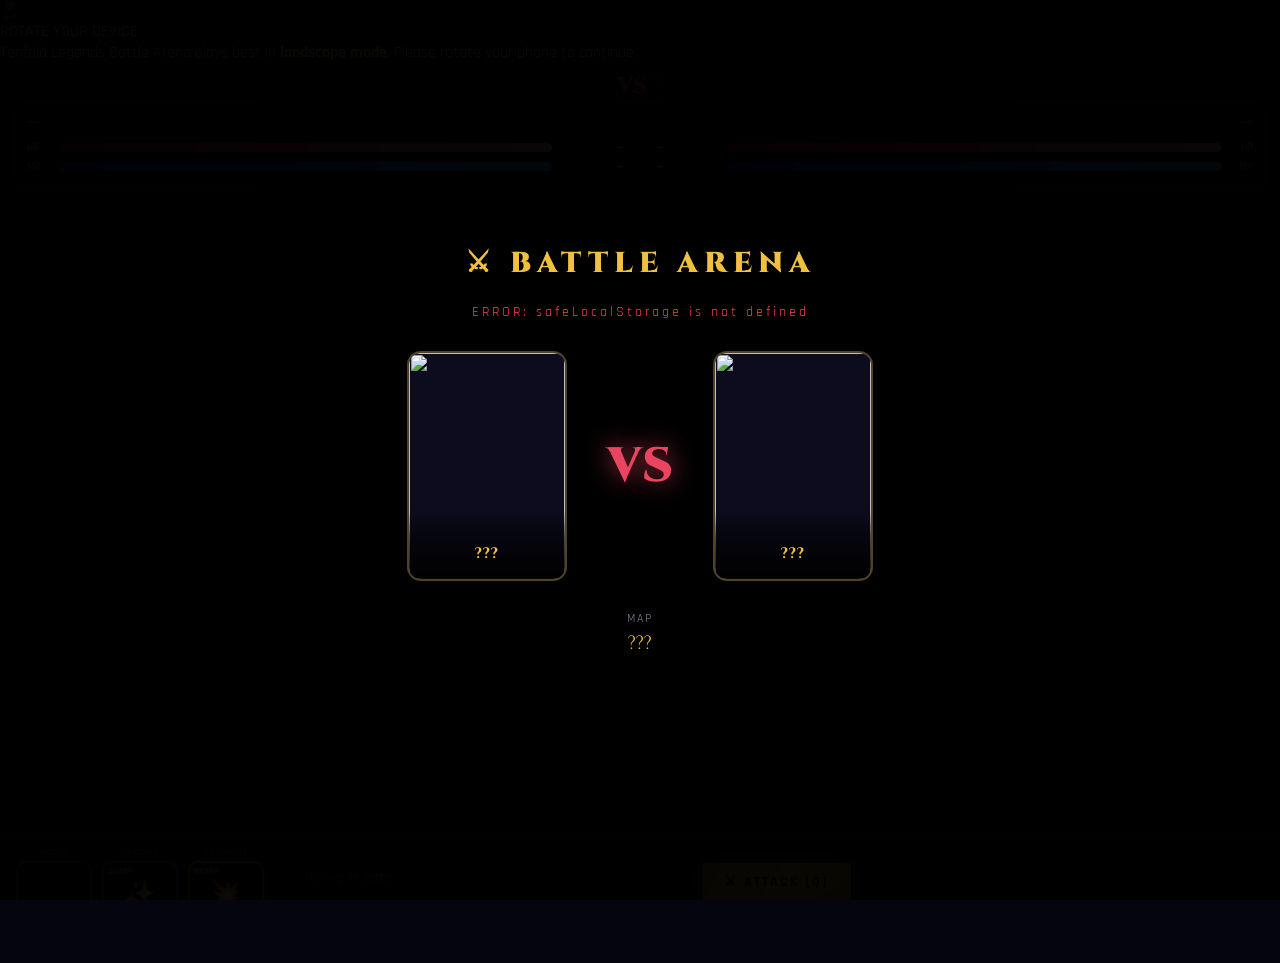
==== commit e6e486da: "Update battle.html" ====
--- a/battle.html
+++ b/battle.html
@@ -2,8 +2,16 @@
 <html lang="en">
 <head>
 <meta charset="UTF-8"/>
-<meta name="viewport" content="width=device-width, initial-scale=1.0"/>
+<meta name="viewport" content="width=device-width, initial-scale=1.0, maximum-scale=1.0, user-scalable=no, viewport-fit=cover"/>
+<link rel="manifest" href="manifest.json"/>
 <title>Battle Arena — Tenfold Legends</title>
+<script>
+(function(){
+  if (screen.orientation && screen.orientation.lock) {
+    screen.orientation.lock('landscape').catch(function(){});
+  }
+})();
+</script>
 <link rel="stylesheet" href="style.css"/>
 <style>
 /* ── PAGE ── */
@@ -344,9 +352,205 @@
   .result-label   { font-size: 2.8rem; letter-spacing: 3px; }
   .rbtn           { padding: 9px 14px; font-size: 0.78rem; flex: 1; min-width: 120px; }
 }
+
+/* ============================================================
+   BATTLE — MOBILE LANDSCAPE / MOBILE-LEGENDS-LIKE COMPACT HUD
+   ============================================================ */
+@media screen and (orientation: landscape) and (max-width: 900px) {
+  html, body {
+    width: 100vw !important;
+    height: 100dvh !important;
+    min-height: 0 !important;
+    overflow: hidden !important;
+  }
+  .arena-page {
+    width: 100vw !important;
+    height: 100dvh !important;
+    min-height: 0 !important;
+    overflow: hidden !important;
+  }
+
+  /* Keep the arena as the main focus */
+  .arena-stage {
+    min-height: 0 !important;
+    height: auto !important;
+  }
+  .arena-bg { background-position: center center !important; }
+
+  /* Compact top HUD */
+  .hud-top {
+    padding: 5px 7px 0 !important;
+    gap: 3px !important;
+  }
+  .hud-top > div:last-child {
+    gap: 4px !important;
+  }
+  .hud-box {
+    padding: 4px 7px !important;
+    border-radius: 5px !important;
+  }
+  .hud-vs {
+    position: absolute !important;
+    top: 7px !important;
+    left: 50% !important;
+    transform: translateX(-50%) !important;
+    width: auto !important;
+    padding: 0 !important;
+    z-index: 3 !important;
+  }
+  .vs-text { font-size: .9rem !important; }
+  .turn-text { font-size: .48rem !important; letter-spacing: .8px !important; }
+  .hud-hero-name { font-size: .63rem !important; }
+  .hud-lv { font-size: .5rem !important; }
+  .hud-bars { margin-top: 2px !important; }
+  .hud-bar-row { margin-bottom: 1px !important; gap: 3px !important; }
+  .hud-bar-label { font-size: .48rem !important; width: 17px !important; }
+  .hud-bar-track { height: 5px !important; }
+  .hud-bar-val { font-size: .48rem !important; min-width: 42px !important; }
+  .status-badges { margin-top: 1px !important; gap: 2px !important; }
+  .status-badge { font-size: .43rem !important; padding: 0 3px !important; }
+
+  .map-tag {
+    top: 43px !important;
+    font-size: .52rem !important;
+    padding: 2px 8px !important;
+    letter-spacing: 1px !important;
+  }
+
+  /* Fighters: scale to available arena height */
+  .fighters-row {
+    padding: 0 8vw 5px !important;
+  }
+  .fighter-sprite-wrap {
+    width: clamp(105px, 25vw, 185px) !important;
+    height: clamp(135px, 48vh, 225px) !important;
+  }
+  .fighter-sprite {
+    width: 100% !important;
+    height: 100% !important;
+  }
+
+  /* Skill FX and damage text stay proportional */
+  .skill-fx { width: 130px !important; height: 130px !important; }
+  .impact-burst { width: 80px !important; height: 80px !important; }
+  .dmg-num { font-size: 1.5rem !important; }
+  .dmg-num.crit { font-size: 1.9rem !important; }
+
+  /* ONE ROW controls — no vertical stacking */
+  .controls-wrap {
+    flex-shrink: 0 !important;
+    min-height: 66px !important;
+    height: 66px !important;
+    padding: 4px 7px !important;
+    gap: 7px !important;
+    flex-wrap: nowrap !important;
+    overflow: hidden !important;
+  }
+  .skills-wrap {
+    order: 0 !important;
+    width: auto !important;
+    flex-shrink: 0 !important;
+    justify-content: flex-start !important;
+    gap: 5px !important;
+  }
+  .skill-slot { gap: 1px !important; }
+  .skill-slot-label { font-size: .42rem !important; }
+  .skill-btn {
+    width: 49px !important;
+    height: 49px !important;
+    border-radius: 6px !important;
+    border-width: 1px !important;
+  }
+  .skill-name-tag {
+    display: none !important;
+  }
+  .skill-key-hint { font-size: .42rem !important; }
+  .skill-mana-cost { font-size: .4rem !important; top: 1px !important; left: 2px !important; }
+  .skill-cd-overlay { font-size: 1rem !important; }
+  .skill-btn-fb { font-size: 1rem !important; }
+  .skill-btn-fb small { font-size: .4rem !important; }
+
+  .ctrl-divider {
+    display: block !important;
+    width: 1px !important;
+    height: 44px !important;
+    flex-shrink: 0 !important;
+  }
+  .battle-log {
+    order: 0 !important;
+    flex: 1 1 auto !important;
+    min-width: 70px !important;
+    max-width: none !important;
+    height: 50px !important;
+    padding: 3px 6px !important;
+    font-size: .53rem !important;
+    line-height: 1.25 !important;
+  }
+  .action-area {
+    order: 0 !important;
+    flex-direction: column !important;
+    gap: 2px !important;
+    flex-shrink: 0 !important;
+  }
+  #btn-attack {
+    padding: 6px 10px !important;
+    min-height: 32px !important;
+    font-size: .62rem !important;
+    letter-spacing: .7px !important;
+    white-space: nowrap !important;
+  }
+  .btn-flee {
+    padding: 2px 9px !important;
+    min-height: 21px !important;
+    font-size: .5rem !important;
+  }
+
+  /* Roll / result screens fit small landscape */
+  #roll-overlay { padding: 8px !important; gap: 7px !important; }
+  .roll-title { font-size: 1rem !important; letter-spacing: 3px !important; }
+  .roll-subtitle { font-size: .52rem !important; letter-spacing: 1.5px !important; }
+  .roll-fighters { gap: 12px !important; margin: 3px 0 !important; }
+  .roll-card { width: 78px !important; height: 105px !important; border-radius: 8px !important; }
+  .roll-card-overlay { padding: 18px 4px 5px !important; }
+  .roll-card-name { font-size: .6rem !important; }
+  .roll-card-sub { font-size: .43rem !important; }
+  .roll-card-emoji { font-size: 1rem !important; }
+  .roll-vs { font-size: 1.25rem !important; }
+  .roll-map-label { font-size: .45rem !important; }
+  .roll-map-name { font-size: .7rem !important; }
+  #roll-start-btn { margin-top: 2px !important; padding: 7px 20px !important; font-size: .65rem !important; }
+
+  .result-label { font-size: 3rem !important; letter-spacing: 3px !important; }
+  .result-sub { font-size: .65rem !important; letter-spacing: 2px !important; margin: 3px 0 7px !important; }
+  .result-pts { font-size: .75rem !important; margin-bottom: 4px !important; }
+  .result-pts span { font-size: 1.4rem !important; }
+  .result-hero-info { font-size: .58rem !important; margin-bottom: 9px !important; }
+  .result-btns { gap: 6px !important; }
+  .rbtn { padding: 7px 12px !important; font-size: .6rem !important; }
+}
+
+/* Extra-short landscape (common 320–400px-high displays) */
+@media screen and (orientation: landscape) and (max-height: 380px) and (max-width: 900px) {
+  .controls-wrap { height: 59px !important; min-height: 59px !important; }
+  .skill-btn { width: 43px !important; height: 43px !important; }
+  .fighter-sprite-wrap {
+    width: clamp(95px, 24vw, 160px) !important;
+    height: clamp(120px, 44vh, 185px) !important;
+  }
+  .battle-log { height: 44px !important; }
+  #btn-attack { min-height: 28px !important; padding: 4px 8px !important; }
+}
+
 </style>
 </head>
 <body>
+
+<!-- ══ ROTATE PROMPT (mobile portrait only) ══ -->
+<div class="rotate-prompt" id="rotate-prompt">
+  <div class="rotate-icon">📱</div>
+  <div class="rotate-title">ROTATE YOUR DEVICE</div>
+  <div class="rotate-sub">Tenfold Legends Battle Arena plays best in <strong style="color:var(--gold);">landscape mode</strong>. Please rotate your phone to continue.</div>
+</div>
 
 <!-- ══ ROLL OVERLAY (fixed, outside arena-page) ══ -->
 <div id="roll-overlay">
@@ -524,6 +728,39 @@
   if (page) page.style.height = 'calc(var(--vh, 1vh) * 100)';
 });
 
+// ── PORTRAIT LOCK (battle page — blocking) ────────────────────
+(function() {
+  const prompt = document.getElementById('rotate-prompt');
+  if (!prompt) return;
+
+  function isMobile() {
+    return window.innerWidth <= 900 || 'ontouchstart' in window;
+  }
+  function isPortrait() {
+    if (screen.orientation && screen.orientation.type) {
+      return screen.orientation.type.startsWith('portrait');
+    }
+    return window.innerHeight > window.innerWidth;
+  }
+  function checkOrientation() {
+    if (isMobile() && isPortrait()) {
+      prompt.classList.add('show');
+      document.body.style.overflow = 'hidden';
+    } else {
+      prompt.classList.remove('show');
+      document.body.style.overflow = '';
+    }
+  }
+
+  // Fire immediately — no delay, no portrait flash
+  checkOrientation();
+  window.addEventListener('resize', checkOrientation);
+  window.addEventListener('orientationchange', () => setTimeout(checkOrientation, 150));
+  if (screen.orientation) {
+    screen.orientation.addEventListener('change', () => setTimeout(checkOrientation, 150));
+  }
+})();
+
 // ── AUTO LOGIN (no redirect on file://) ──────────────────────
 Game.loadUser();
 if (!Game.user) {
@@ -596,9 +833,9 @@
   const pH = getEntity(pId), eH = getEntity(eId);
   const pS = getScaledStats(pId, pLv), eS = getScaledStats(eId, eLv);
   B = {
-    mode:    sessionStorage.getItem('tenfold_battle_mode')    || 'arena',
-    chapter: +sessionStorage.getItem('tenfold_battle_chapter') || 0,
-    stage:   +sessionStorage.getItem('tenfold_battle_stage')   || 0,
+    mode:    safeSessionStorage.getItem('tenfold_battle_mode')    || 'arena',
+    chapter: +safeSessionStorage.getItem('tenfold_battle_chapter') || 0,
+    stage:   +safeSessionStorage.getItem('tenfold_battle_stage')   || 0,
     playerHeroId:pId, enemyHeroId:eId, map:mapObj,
     pHero:pH, pMaxHp:pS.hp, pHp:pS.hp, pMaxMp:100, pMp:100,
     pAtk:pS.atk, pDef:pS.def, pSpd:pS.spd, pCrit:pS.crit, pLevel:pLv,
@@ -748,20 +985,20 @@
 
 function updateSkillBtns() {
   const isStory  = B.mode === 'story';
-  const skillUL  = isStory ? null :
-    JSON.parse(localStorage.getItem('tenfold_skills_' + (Game.user && Game.user.userID || 'demo')) || '{}');
-
-  // In arena mode, a skill is playable only if it has been unlocked via story progress.
-  // Basic is gated behind ch1 stage1, special stage3, ultimate stage4.
-  // In story mode skills are always available (no gating during the story battles themselves).
+  const skillUL  = JSON.parse(safeLocalStorage.getItem('tenfold_skills_' + (Game.user && Game.user.userID || 'demo')) || '{}');
+
+  // A skill is playable when:
+  //   • The player is an admin (all skills always available), OR
+  //   • The skill has been unlocked via story progress (tenfold_skills_ localStorage).
+  // This applies equally in both story battles and arena — you only use what you've earned.
   function isSkillPlayable(type) {
-    if (isStory) return true;
-    const heroId  = B.playerHeroId;
+    if (Game.isAdmin()) return true; // admins always have all skills
+    const heroId   = B.playerHeroId;
     const unlocked = (skillUL && skillUL[heroId]) ? skillUL[heroId] : [];
     return unlocked.includes(type);
   }
 
-  // Hint shown beneath each locked skill
+  // Hint text shown on the lock overlay
   const SKILL_HINTS = {
     basic:    'Clear Ch.1 Stage 1',
     special:  'Clear Ch.1 Stage 3',
@@ -1119,10 +1356,11 @@
 function useSkill(type) {
   if (B.turn!=='player'||B.locked||B.over) return;
 
-  // Block story-locked skills in arena mode
-  if (B.mode !== 'story') {
-    const skillUL  = JSON.parse(localStorage.getItem('tenfold_skills_' + (Game.user && Game.user.userID || 'demo')) || '{}');
-    const unlocked = (skillUL[B.playerHeroId]) || [];
+  // Block locked skills in both arena AND story mode
+  // (admins bypass this — Game.isAdmin() check is inside the same storage read)
+  {
+    const skillUL  = JSON.parse(safeLocalStorage.getItem('tenfold_skills_' + (Game.user && Game.user.userID || 'demo')) || '{}');
+    const unlocked = Game.isAdmin() ? ['basic','special','ultimate'] : ((skillUL[B.playerHeroId]) || []);
     if (!unlocked.includes(type)) {
       const hints = { basic:'Clear Chapter 1 Stage 1', special:'Clear Chapter 1 Stage 3', ultimate:'Clear Chapter 1 Stage 4' };
       logMsg(`🔒 ${B.pHero.skills[type].name} is locked! ${hints[type]} in Story Mode to unlock.`, 'ls');
@@ -1250,14 +1488,22 @@
   const mp  = B.eMp;
   const rng = Math.random();
 
+  // In story mode, enemy skill availability mirrors the player's unlock progression:
+  //   stage 1 → basic only
+  //   stage 3+ → special unlocked
+  //   stage 4+ → ultimate unlocked
+  // In arena mode (hero vs hero) all enemy skills are always available.
+  const stageNum = B.stage || 0;
+  const canSpecial  = B.mode !== 'story' || stageNum >= 3;
+  const canUltimate = B.mode !== 'story' || stageNum >= 4;
+
   // ── ULTIMATE — use whenever available + affordable ──
-  // More aggressive: use at 80 MP even at full health (25% chance), always when low HP
-  if (B.eCD.ultimate === 0 && mp >= 80) {
+  if (canUltimate && B.eCD.ultimate === 0 && mp >= 80) {
     if (hp < 0.5 || rng < 0.35) return 'ultimate';
   }
 
   // ── SPECIAL — use frequently when available ──
-  if (B.eCD.special === 0 && mp >= 30) {
+  if (canSpecial && B.eCD.special === 0 && mp >= 30) {
     const sp = B.eHero.skills.special;
     // Heal special: always use when HP below 55%
     if (sp.damage < 0 && hp < 0.55) return 'special';
@@ -1384,18 +1630,25 @@
   const newScore = (user.totalScore||0)+pts;
   user.totalScore = newScore; Game.login(user);
 
-  const bl = JSON.parse(localStorage.getItem('tenfold_battles_'+user.userID)||'[]');
+  const bl = JSON.parse(safeLocalStorage.getItem('tenfold_battles_'+user.userID)||'[]');
   bl.unshift({heroID:B.playerHeroId,heroName:B.pHero.name,enemyHeroID:B.enemyHeroId,
     enemyHeroName:B.eHero.name,result:outcome,battleDate:new Date().toISOString(),
     storyChapter: B.mode==='story' ? B.chapter : 0});
-  localStorage.setItem('tenfold_battles_'+user.userID, JSON.stringify(bl.slice(0,20)));
-
-  const lvls = JSON.parse(localStorage.getItem('tenfold_levels_'+user.userID)||'{}');
+  safeLocalStorage.setItem('tenfold_battles_'+user.userID, JSON.stringify(bl.slice(0,20)));
+
+  const lvls = JSON.parse(safeLocalStorage.getItem('tenfold_levels_'+user.userID)||'{}');
   const prevLv = lvls[B.playerHeroId]||1;
   let xp = (lvls[B.playerHeroId+'_xp']||0)+pts, lv=prevLv;
   while (xp>=lv*100) { xp-=lv*100; lv++; }
   lvls[B.playerHeroId]=lv; lvls[B.playerHeroId+'_xp']=xp;
-  localStorage.setItem('tenfold_levels_'+user.userID, JSON.stringify(lvls));
+  safeLocalStorage.setItem('tenfold_levels_'+user.userID, JSON.stringify(lvls));
+
+  // ── SYNC LEVEL/XP TO SERVER ───────────────────────────────
+  // Push the authoritative level+XP to Google Sheets so every
+  // device (PC, APK, phone browser) reads the same value.
+  apiCall({ action:'setHeroLevel', userID:user.userID,
+            heroID:B.playerHeroId, level:lv, xp:xp });
+
   if (lv>prevLv) {
     const n=document.createElement('div'); n.className='lvl-up-notif';
     n.textContent=`⬆ ${B.pHero.name} reached Level ${lv}!`;
@@ -1405,18 +1658,18 @@
 
   // ── STORY MODE: save progress & build result buttons ──────
   if (B.mode==='story' && won) {
-    // Save stage completion to localStorage for story.html to pick up
+    // Save stage completion to safeLocalStorage for story.html to pick up
     const starsEarned = B.pHp > B.pMaxHp*0.5 ? 3 : B.pHp > B.pMaxHp*0.25 ? 2 : 1;
-    sessionStorage.setItem('tenfold_story_return', JSON.stringify({
+    safeSessionStorage.setItem('tenfold_story_return', JSON.stringify({
       chNum: B.chapter, stageNum: B.stage, won: true, stars: starsEarned
     }));
 
     // Save progress immediately here too so it's not lost
-    const storyProg = JSON.parse(localStorage.getItem('tenfold_story_'+user.userID)||'{}');
+    const storyProg = JSON.parse(safeLocalStorage.getItem('tenfold_story_'+user.userID)||'{}');
     const key = `ch${B.chapter}_st${B.stage}`;
     if (!storyProg[key] || starsEarned > (storyProg[key].stars||0)) {
       storyProg[key] = { completed:true, stars:starsEarned };
-      localStorage.setItem('tenfold_story_'+user.userID, JSON.stringify(storyProg));
+      safeLocalStorage.setItem('tenfold_story_'+user.userID, JSON.stringify(storyProg));
     }
 
     // Figure out the next stage
@@ -1467,7 +1720,7 @@
 // Stores the next stage info and reloads battle.html directly —
 // no trip back to story.html needed for sequential stages.
 function goNextStage(chNum, stageNum) {
-  sessionStorage.setItem('tenfold_story_autonext', JSON.stringify({ chNum, stageNum }));
+  safeSessionStorage.setItem('tenfold_story_autonext', JSON.stringify({ chNum, stageNum }));
   location.href = 'story.html';
 }
 
@@ -1517,23 +1770,62 @@
 
 // ── DO ROLL ──────────────────────────────────────────────────
 async function doRoll() {
+  $('roll-status').textContent = 'LOADING HERO DATA…';
+
+  // ── FETCH HERO LEVELS FROM SERVER BEFORE BATTLE STARTS ───
+  // On mobile (MIT App Inventor WebViewer), localStorage is empty on first
+  // launch, so we must pull the authoritative levels from Google Sheets first.
+  // This ensures the player fights at their real level (e.g. Lv 4), not Lv 1.
+  try {
+    const charsRes = await apiCall({ action: 'getChars', userID: user.userID });
+    if (charsRes.success && charsRes.characters) {
+      const lvls = JSON.parse(safeLocalStorage.getItem('tenfold_levels_'+user.userID)||'{}');
+      charsRes.characters.forEach(c => {
+        const servLv = c.level || 1;
+        const servXP = c.xp    || 0;
+        const localLv = lvls[c.heroID] || 1;
+        if (servLv > localLv) {
+          lvls[c.heroID]         = servLv;
+          lvls[c.heroID + '_xp'] = servXP;
+        }
+      });
+      safeLocalStorage.setItem('tenfold_levels_'+user.userID, JSON.stringify(lvls));
+    }
+  } catch(e) { /* offline — use whatever is in localStorage */ }
+
   $('roll-status').textContent = 'ROLLING COMBATANTS & MAP…';
 
   const pId = Game.getSelectedHero() || 'aeron';
   rollPlayerHeroId = pId;
 
   // Ensure unlocks
-  const saved = JSON.parse(localStorage.getItem('tenfold_unlocked_'+user.userID)||'[]');
+  const saved = JSON.parse(safeLocalStorage.getItem('tenfold_unlocked_'+user.userID)||'[]');
   const unlocked = Array.from(new Set(['aeron','lyra','kael','riven','selene','draven','mira','orion','brutus','elysia',...saved]));
-  localStorage.setItem('tenfold_unlocked_'+user.userID, JSON.stringify(unlocked));
-
-  const mode       = sessionStorage.getItem('tenfold_battle_mode') || 'arena';
-  const fixedEnemy = sessionStorage.getItem('tenfold_battle_enemy') || '';
+  safeLocalStorage.setItem('tenfold_unlocked_'+user.userID, JSON.stringify(unlocked));
+
+  const mode       = safeSessionStorage.getItem('tenfold_battle_mode') || 'arena';
+  const fixedEnemy = safeSessionStorage.getItem('tenfold_battle_enemy') || '';
+
+  // When entering arena mode, aggressively wipe any leftover story keys from
+  // the in-memory safeSessionStorage so they can't bleed into the arena roll.
+  if (mode !== 'story') {
+    safeSessionStorage.removeItem('tenfold_battle_enemy');
+    safeSessionStorage.removeItem('tenfold_battle_enemy_lv');
+    safeSessionStorage.removeItem('tenfold_battle_chapter');
+    safeSessionStorage.removeItem('tenfold_battle_stage');
+    safeSessionStorage.removeItem('tenfold_battle_name');
+    safeSessionStorage.removeItem('tenfold_battle_is_boss');
+  }
 
   // ══════════════════════════════════════════════════════════
   // STORY MODE — fixed enemy (mob or story hero), skip roll
+  // Only enter story branch when mode is explicitly 'story'
+  // AND fixedEnemy resolves to a known entity (hero or story mob).
+  // This prevents stale sessionStorage from accidentally routing
+  // an arena battle through the story path.
   // ══════════════════════════════════════════════════════════
-  if (mode === 'story' && fixedEnemy) {
+  const isKnownEnemy = fixedEnemy && (!!STORY_ENEMIES[fixedEnemy] || !!HEROES[fixedEnemy]);
+  if (mode === 'story' && isKnownEnemy) {
     const isStoryMonster = !!STORY_ENEMIES[fixedEnemy];
     const isStoryHero    = !!HEROES[fixedEnemy];
 
@@ -1615,10 +1907,10 @@
 
 // ── START BATTLE ─────────────────────────────────────────────
 function startBattle() {
-  const lvls = JSON.parse(localStorage.getItem('tenfold_levels_'+user.userID)||'{}');
+  const lvls = JSON.parse(safeLocalStorage.getItem('tenfold_levels_'+user.userID)||'{}');
   const pLv  = lvls[rollPlayerHeroId]||1;
-  // Story monsters use their fixed level from sessionStorage; others scale near player
-  const fixedELv = +sessionStorage.getItem('tenfold_battle_enemy_lv');
+  // Story monsters use their fixed level from safeSessionStorage; others scale near player
+  const fixedELv = +safeSessionStorage.getItem('tenfold_battle_enemy_lv');
   const eLv  = fixedELv || Math.max(1, pLv+rand(-1,1));
 
   initBattleState(rollPlayerHeroId, rollEnemyHeroId, rollMap, pLv, eLv);
--- a/style.css
+++ b/style.css
@@ -0,0 +1,1309 @@
+/* ============================================================
+   TENFOLD LEGENDS: Rise of the Ten — style.css
+   ============================================================ */
+
+@import url('https://fonts.googleapis.com/css2?family=Cinzel:wght@400;600;700;900&family=Rajdhani:wght@300;400;500;600;700&display=swap');
+
+/* ── RESET & BASE ─────────────────────────────────────────── */
+*, *::before, *::after { box-sizing: border-box; margin: 0; padding: 0; }
+
+:root {
+  --gold:      #f0c040;
+  --gold2:     #ffd700;
+  --red:       #e94560;
+  --dark:      #0a0a14;
+  --dark2:     #111122;
+  --dark3:     #1a1a2e;
+  --panel:     rgba(10,10,20,0.85);
+  --border:    rgba(240,192,64,0.35);
+  --text:      #e8e0d0;
+  --subtext:   #8888aa;
+  --fire:      #ff4500;
+  --ice:       #00cfff;
+  --lightning: #ffe600;
+  --earth:     #a0522d;
+  --light:     #c8a8ff;
+  --dark-el:   #9932cc;
+  --water:     #00bfff;
+  --metal:     #c0c0c0;
+  --arcane:    #ff88ff;
+  --wind:      #88ffcc;
+}
+
+html, body {
+  width: 100%; height: 100%;
+  background: var(--dark);
+  color: var(--text);
+  font-family: 'Rajdhani', sans-serif;
+  font-size: 16px;
+  overflow-x: hidden;
+}
+
+a { color: var(--gold); text-decoration: none; }
+a:hover { color: var(--gold2); }
+
+/* ── SCROLLBAR ───────────────────────────────────────────── */
+::-webkit-scrollbar { width: 6px; }
+::-webkit-scrollbar-track { background: var(--dark2); }
+::-webkit-scrollbar-thumb { background: var(--gold); border-radius: 3px; }
+
+/* ── BACKGROUND PARTICLES ────────────────────────────────── */
+.bg-particles {
+  position: fixed; inset: 0;
+  background:
+    radial-gradient(ellipse at 20% 50%, rgba(233,69,96,0.08) 0%, transparent 60%),
+    radial-gradient(ellipse at 80% 20%, rgba(240,192,64,0.06) 0%, transparent 50%),
+    radial-gradient(ellipse at 50% 80%, rgba(0,100,200,0.06) 0%, transparent 50%),
+    linear-gradient(180deg, #0a0a14 0%, #0d0d1a 100%);
+  z-index: -2;
+}
+
+/* ── PAGE WRAPPER ────────────────────────────────────────── */
+.page { min-height: 100vh; position: relative; }
+
+/* ── NAV BAR ─────────────────────────────────────────────── */
+.navbar {
+  display: flex; align-items: center; justify-content: space-between;
+  padding: 12px 32px;
+  background: rgba(10,10,20,0.95);
+  border-bottom: 1px solid var(--border);
+  position: sticky; top: 0; z-index: 100;
+  backdrop-filter: blur(10px);
+  min-height: 58px;
+}
+.navbar-logo {
+  display: flex; align-items: center; gap: 10px;
+  flex-shrink: 0;
+}
+.navbar-logo img { height: 40px; }
+.navbar-logo span {
+  font-family: 'Cinzel', serif;
+  font-size: 1.2rem; font-weight: 700;
+  color: var(--gold);
+  text-shadow: 0 0 12px rgba(240,192,64,0.5);
+  letter-spacing: 2px;
+}
+.navbar-links { display: flex; gap: 8px; align-items: center; }
+.nav-btn {
+  background: transparent;
+  border: 1px solid var(--border);
+  color: var(--text);
+  padding: 7px 18px;
+  font-family: 'Rajdhani', sans-serif;
+  font-size: 0.95rem; font-weight: 600;
+  letter-spacing: 1px;
+  cursor: pointer;
+  border-radius: 4px;
+  transition: all 0.2s;
+  /* Minimum touch target */
+  min-height: 38px;
+}
+.nav-btn:hover, .nav-btn.active {
+  background: rgba(240,192,64,0.12);
+  border-color: var(--gold);
+  color: var(--gold);
+}
+.nav-btn.danger:hover {
+  background: rgba(233,69,96,0.15);
+  border-color: var(--red);
+  color: var(--red);
+}
+.nav-user {
+  display: flex; align-items: center; gap: 10px;
+  font-size: 0.9rem; color: var(--subtext);
+}
+.nav-user span.username {
+  color: var(--gold); font-weight: 700;
+}
+.nav-score {
+  background: rgba(240,192,64,0.12);
+  border: 1px solid var(--border);
+  padding: 4px 12px; border-radius: 20px;
+  font-size: 0.85rem; color: var(--gold);
+}
+
+/* ── HAMBURGER BUTTON ────────────────────────────────────── */
+.nav-hamburger {
+  display: none;
+  flex-direction: column; justify-content: center; align-items: center;
+  gap: 5px;
+  width: 40px; height: 40px;
+  background: transparent;
+  border: 1px solid var(--border);
+  border-radius: 4px;
+  cursor: pointer;
+  flex-shrink: 0;
+  transition: border-color 0.2s;
+}
+.nav-hamburger:hover { border-color: var(--gold); }
+.nav-hamburger span {
+  display: block; width: 20px; height: 2px;
+  background: var(--text);
+  border-radius: 2px;
+  transition: all 0.25s;
+}
+.nav-hamburger.open span:nth-child(1) { transform: translateY(7px) rotate(45deg); }
+.nav-hamburger.open span:nth-child(2) { opacity: 0; }
+.nav-hamburger.open span:nth-child(3) { transform: translateY(-7px) rotate(-45deg); }
+
+/* ── MOBILE DRAWER ───────────────────────────────────────── */
+.nav-mobile-drawer {
+  display: flex;
+  flex-direction: column;
+  position: fixed;
+  top: 58px; left: 0; right: 0;
+  background: rgba(8,8,18,0.98);
+  border-bottom: 1px solid var(--border);
+  backdrop-filter: blur(16px);
+  z-index: 99;
+  padding: 0 16px;
+  gap: 8px;
+  /* Closed state */
+  max-height: 0;
+  overflow: hidden;
+  opacity: 0;
+  pointer-events: none;
+  transition: max-height 0.28s ease, opacity 0.22s ease, padding 0.22s ease;
+}
+.nav-mobile-drawer.open {
+  max-height: 480px;
+  opacity: 1;
+  pointer-events: all;
+  padding: 12px 16px 20px;
+}
+.nav-mobile-drawer .nav-btn {
+  width: 100%; text-align: left;
+  padding: 12px 16px;
+  font-size: 1rem;
+  border-color: rgba(255,255,255,0.08);
+}
+.nav-mobile-drawer .nav-user-row {
+  display: flex; align-items: center; justify-content: space-between;
+  padding: 10px 0 0;
+  border-top: 1px solid rgba(255,255,255,0.06);
+  margin-top: 4px;
+  flex-wrap: wrap; gap: 8px;
+}
+.nav-mobile-drawer .nav-score { font-size: 0.88rem; }
+.nav-mobile-drawer .nav-username-label {
+  font-size: 0.88rem; color: var(--subtext);
+}
+.nav-mobile-drawer .nav-username-label span { color: var(--gold); font-weight: 700; }
+
+/* ── BUTTONS ─────────────────────────────────────────────── */
+.btn {
+  display: inline-flex; align-items: center; justify-content: center; gap: 8px;
+  padding: 12px 28px;
+  font-family: 'Rajdhani', sans-serif;
+  font-size: 1rem; font-weight: 700;
+  letter-spacing: 2px;
+  cursor: pointer; border: none; border-radius: 4px;
+  transition: all 0.25s;
+  position: relative; overflow: hidden;
+  text-transform: uppercase;
+}
+.btn::after {
+  content: '';
+  position: absolute; inset: 0;
+  background: linear-gradient(180deg, rgba(255,255,255,0.08) 0%, transparent 100%);
+  pointer-events: none;
+}
+.btn-gold {
+  background: linear-gradient(135deg, #c8960c 0%, #f0c040 50%, #c8960c 100%);
+  color: #1a1000;
+  box-shadow: 0 0 20px rgba(240,192,64,0.3);
+}
+.btn-gold:hover {
+  box-shadow: 0 0 35px rgba(240,192,64,0.6);
+  transform: translateY(-2px);
+}
+.btn-red {
+  background: linear-gradient(135deg, #8b0000 0%, #e94560 50%, #8b0000 100%);
+  color: #fff;
+  box-shadow: 0 0 20px rgba(233,69,96,0.3);
+}
+.btn-red:hover {
+  box-shadow: 0 0 35px rgba(233,69,96,0.6);
+  transform: translateY(-2px);
+}
+.btn-outline {
+  background: transparent;
+  border: 2px solid var(--gold);
+  color: var(--gold);
+}
+.btn-outline:hover {
+  background: rgba(240,192,64,0.12);
+  box-shadow: 0 0 20px rgba(240,192,64,0.3);
+}
+.btn-ghost {
+  background: rgba(255,255,255,0.05);
+  border: 1px solid rgba(255,255,255,0.12);
+  color: var(--text);
+}
+.btn-ghost:hover {
+  background: rgba(255,255,255,0.1);
+  border-color: rgba(255,255,255,0.25);
+}
+.btn:disabled {
+  opacity: 0.4; cursor: not-allowed; transform: none !important;
+  box-shadow: none !important;
+}
+.btn-sm { padding: 7px 16px; font-size: 0.85rem; letter-spacing: 1px; }
+.btn-lg { padding: 16px 40px; font-size: 1.15rem; }
+
+/* ── FORMS ───────────────────────────────────────────────── */
+.form-group { display: flex; flex-direction: column; gap: 6px; margin-bottom: 18px; }
+.form-group label {
+  font-size: 0.85rem; font-weight: 600;
+  color: var(--gold); letter-spacing: 1px; text-transform: uppercase;
+}
+.form-group input {
+  background: rgba(255,255,255,0.05);
+  border: 1px solid rgba(240,192,64,0.25);
+  color: var(--text);
+  padding: 12px 16px;
+  font-family: 'Rajdhani', sans-serif;
+  font-size: 1rem;
+  border-radius: 4px;
+  transition: border-color 0.2s, box-shadow 0.2s;
+  outline: none;
+}
+.form-group input:focus {
+  border-color: var(--gold);
+  box-shadow: 0 0 12px rgba(240,192,64,0.2);
+}
+.form-group input::placeholder { color: var(--subtext); }
+
+/* ── PANELS ──────────────────────────────────────────────── */
+.panel {
+  background: var(--panel);
+  border: 1px solid var(--border);
+  border-radius: 8px;
+  backdrop-filter: blur(12px);
+}
+.panel-header {
+  padding: 16px 24px;
+  border-bottom: 1px solid var(--border);
+  display: flex; align-items: center; gap: 12px;
+}
+.panel-header h2 {
+  font-family: 'Cinzel', serif;
+  font-size: 1.1rem; color: var(--gold);
+  letter-spacing: 2px;
+}
+.panel-body { padding: 24px; }
+
+/* ── DIVIDER ─────────────────────────────────────────────── */
+.divider {
+  display: flex; align-items: center; gap: 12px;
+  margin: 20px 0; color: var(--subtext); font-size: 0.85rem;
+}
+.divider::before, .divider::after {
+  content: ''; flex: 1;
+  height: 1px; background: var(--border);
+}
+
+/* ── ALERT ───────────────────────────────────────────────── */
+.alert {
+  padding: 12px 16px;
+  border-radius: 4px;
+  font-size: 0.9rem; font-weight: 600;
+  margin-bottom: 16px;
+  display: none;
+}
+.alert.show { display: block; }
+.alert-error {
+  background: rgba(233,69,96,0.15);
+  border: 1px solid rgba(233,69,96,0.4);
+  color: #ff7090;
+}
+.alert-success {
+  background: rgba(0,200,100,0.12);
+  border: 1px solid rgba(0,200,100,0.35);
+  color: #44ff99;
+}
+.alert-info {
+  background: rgba(240,192,64,0.1);
+  border: 1px solid rgba(240,192,64,0.3);
+  color: var(--gold);
+}
+
+/* ── LOADING SPINNER ─────────────────────────────────────── */
+.spinner {
+  width: 40px; height: 40px;
+  border: 3px solid rgba(240,192,64,0.2);
+  border-top-color: var(--gold);
+  border-radius: 50%;
+  animation: spin 0.8s linear infinite;
+  margin: 20px auto;
+}
+@keyframes spin { to { transform: rotate(360deg); } }
+
+/* ── TITLE LOGO ──────────────────────────────────────────── */
+.game-logo {
+  text-align: center;
+  margin-bottom: 8px;
+}
+.game-logo .title-main {
+  font-family: 'Cinzel', serif;
+  font-size: 3.2rem; font-weight: 900;
+  background: linear-gradient(135deg, #c8960c, #f0c040, #fff8dc, #f0c040, #c8960c);
+  -webkit-background-clip: text;
+  -webkit-text-fill-color: transparent;
+  background-clip: text;
+  letter-spacing: 6px;
+  text-shadow: none;
+  filter: drop-shadow(0 0 20px rgba(240,192,64,0.5));
+  line-height: 1;
+}
+.game-logo .title-sub {
+  font-family: 'Cinzel', serif;
+  font-size: 1rem; font-weight: 400;
+  color: var(--subtext); letter-spacing: 8px;
+  margin-top: 4px;
+}
+
+/* ── HERO CARD ───────────────────────────────────────────── */
+.hero-card {
+  position: relative;
+  background: rgba(10,10,20,0.9);
+  border: 1px solid rgba(240,192,64,0.2);
+  border-radius: 10px;
+  overflow: hidden;
+  cursor: pointer;
+  transition: all 0.3s;
+  aspect-ratio: 3/4;
+}
+.hero-card:hover {
+  border-color: var(--gold);
+  transform: translateY(-6px) scale(1.02);
+  box-shadow: 0 12px 40px rgba(240,192,64,0.25);
+}
+.hero-card.selected {
+  border-color: var(--gold);
+  box-shadow: 0 0 30px rgba(240,192,64,0.5), inset 0 0 20px rgba(240,192,64,0.08);
+}
+.hero-card.locked {
+  filter: grayscale(0.7);
+  cursor: not-allowed;
+}
+.hero-card.locked:hover {
+  transform: none; box-shadow: none;
+  border-color: rgba(240,192,64,0.2);
+}
+.hero-card-bg {
+  position: absolute; inset: 0;
+  background-size: cover; background-position: top center;
+  transition: transform 0.4s;
+}
+.hero-card:hover .hero-card-bg { transform: scale(1.05); }
+.hero-card-overlay {
+  position: absolute; inset: 0;
+  background: linear-gradient(0deg, rgba(5,5,10,0.95) 0%, rgba(5,5,10,0.4) 50%, transparent 100%);
+}
+.hero-card-info {
+  position: absolute; bottom: 0; left: 0; right: 0;
+  padding: 16px;
+}
+.hero-card-name {
+  font-family: 'Cinzel', serif;
+  font-size: 1.05rem; font-weight: 700;
+  color: var(--gold); letter-spacing: 1px;
+}
+.hero-card-title {
+  font-size: 0.78rem; color: var(--subtext);
+  letter-spacing: 1px; margin-top: 2px;
+}
+.hero-card-element {
+  display: inline-flex; align-items: center; gap: 4px;
+  font-size: 0.75rem; font-weight: 600;
+  padding: 2px 8px; border-radius: 20px;
+  margin-top: 6px;
+  background: rgba(0,0,0,0.4);
+  border: 1px solid currentColor;
+}
+.hero-card-lock {
+  position: absolute; top: 50%; left: 50%;
+  transform: translate(-50%,-50%);
+  font-size: 2.5rem; opacity: 0.6;
+}
+.hero-card-level {
+  position: absolute; top: 10px; right: 10px;
+  background: rgba(0,0,0,0.6);
+  border: 1px solid var(--border);
+  padding: 3px 9px; border-radius: 20px;
+  font-size: 0.78rem; color: var(--gold); font-weight: 700;
+}
+
+/* ── HP / MANA BARS ──────────────────────────────────────── */
+.stat-bar-wrap {
+  display: flex; align-items: center; gap: 8px;
+  margin-bottom: 6px;
+}
+.stat-bar-label {
+  font-size: 0.78rem; font-weight: 700;
+  color: var(--subtext); width: 32px;
+  text-transform: uppercase; letter-spacing: 1px;
+}
+.stat-bar-track {
+  flex: 1; height: 10px;
+  background: rgba(255,255,255,0.08);
+  border-radius: 5px; overflow: hidden;
+  border: 1px solid rgba(255,255,255,0.08);
+}
+.stat-bar-fill {
+  height: 100%; border-radius: 5px;
+  transition: width 0.4s cubic-bezier(.4,0,.2,1);
+  position: relative;
+}
+.stat-bar-fill::after {
+  content: '';
+  position: absolute; top: 1px; left: 4px; right: 4px;
+  height: 3px; border-radius: 2px;
+  background: rgba(255,255,255,0.3);
+}
+.bar-hp   { background: linear-gradient(90deg, #c00, #f44, #ff8888); }
+.bar-mana { background: linear-gradient(90deg, #0044cc, #0099ff, #66ccff); }
+.stat-bar-val {
+  font-size: 0.8rem; font-weight: 700;
+  color: var(--text); min-width: 70px; text-align: right;
+}
+
+/* ── SKILL ICONS ─────────────────────────────────────────── */
+.skill-btn {
+  position: relative;
+  width: 72px; height: 72px;
+  border-radius: 8px;
+  border: 2px solid rgba(240,192,64,0.3);
+  cursor: pointer;
+  overflow: hidden;
+  background: rgba(0,0,0,0.5);
+  transition: all 0.2s;
+  flex-shrink: 0;
+}
+.skill-btn:hover:not(:disabled) {
+  border-color: var(--gold);
+  box-shadow: 0 0 16px rgba(240,192,64,0.4);
+  transform: scale(1.08);
+}
+.skill-btn:disabled { opacity: 0.4; cursor: not-allowed; transform: none !important; }
+.skill-btn img {
+  width: 100%; height: 100%; object-fit: cover;
+}
+.skill-btn .skill-key {
+  position: absolute; bottom: 3px; right: 4px;
+  font-size: 0.7rem; font-weight: 700;
+  color: var(--gold);
+  text-shadow: 0 1px 3px #000;
+}
+.skill-btn .skill-cost {
+  position: absolute; top: 3px; left: 4px;
+  font-size: 0.65rem; font-weight: 700;
+  color: #66ccff;
+  text-shadow: 0 1px 3px #000;
+}
+.skill-btn .cooldown-overlay {
+  position: absolute; inset: 0;
+  background: rgba(0,0,0,0.65);
+  display: flex; align-items: center; justify-content: center;
+  font-size: 1.5rem; font-weight: 900;
+  color: #fff;
+  border-radius: 6px;
+}
+.skill-btn.basic-type  { border-color: rgba(180,180,180,0.4); }
+.skill-btn.special-type { border-color: rgba(0,150,255,0.5); }
+.skill-btn.ultimate-type {
+  border-color: rgba(240,192,64,0.6);
+  box-shadow: 0 0 10px rgba(240,192,64,0.2);
+}
+
+/* ── SKILL FALLBACK ICONS (no image) ─────────────────────── */
+.skill-icon-fallback {
+  width: 100%; height: 100%;
+  display: flex; flex-direction: column;
+  align-items: center; justify-content: center; gap: 2px;
+  font-size: 1.6rem;
+  background: radial-gradient(circle, rgba(255,255,255,0.05), transparent);
+}
+.skill-icon-fallback span {
+  font-size: 0.6rem; color: var(--gold); font-weight: 700; letter-spacing: 0.5px;
+}
+
+/* ── BATTLE ARENA ────────────────────────────────────────── */
+#battle-page { overflow: hidden; }
+
+.arena-wrapper {
+  display: flex; flex-direction: column;
+  height: calc(100vh - 60px);
+  position: relative;
+}
+
+/* STAGE / MAP */
+.arena-stage {
+  position: relative;
+  flex: 1;
+  overflow: hidden;
+  min-height: 0;
+}
+.arena-bg {
+  position: absolute; inset: 0;
+  background-size: cover;
+  background-position: center;
+  transition: opacity 0.5s;
+}
+.arena-bg-overlay {
+  position: absolute; inset: 0;
+  background: linear-gradient(
+    0deg,
+    rgba(0,0,0,0.85) 0%,
+    rgba(0,0,0,0.15) 40%,
+    rgba(0,0,0,0.15) 60%,
+    rgba(0,0,0,0.7) 100%
+  );
+}
+
+/* FIGHTERS */
+.fighters-row {
+  position: absolute;
+  bottom: 0; left: 0; right: 0;
+  height: 100%;
+  display: flex;
+  align-items: flex-end;
+  justify-content: space-between;
+  padding: 0 60px 20px;
+  pointer-events: none;
+}
+
+.fighter {
+  position: relative;
+  display: flex; flex-direction: column; align-items: center;
+  width: 260px;
+}
+.fighter-sprite-wrap {
+  position: relative;
+  width: 220px; height: 260px;
+}
+.fighter-sprite {
+  width: 100%; height: 100%;
+  object-fit: contain;
+  object-position: bottom;
+  image-rendering: crisp-edges;
+  filter: drop-shadow(0 4px 20px rgba(0,0,0,0.8));
+  transition: transform 0.15s;
+}
+.fighter.enemy .fighter-sprite {
+  transform: scaleX(-1);
+}
+.fighter.enemy.flip-back .fighter-sprite {
+  transform: scaleX(1);
+}
+
+/* Fighter shake on hit */
+@keyframes hitShake {
+  0%   { transform: translateX(0) scaleX(var(--fx,1)); }
+  20%  { transform: translateX(-10px) scaleX(var(--fx,1)); }
+  40%  { transform: translateX(10px) scaleX(var(--fx,1)); }
+  60%  { transform: translateX(-6px) scaleX(var(--fx,1)); }
+  80%  { transform: translateX(6px) scaleX(var(--fx,1)); }
+  100% { transform: translateX(0) scaleX(var(--fx,1)); }
+}
+.fighter-sprite.hit {
+  animation: hitShake 0.4s ease;
+  filter: drop-shadow(0 0 16px #ff4444) brightness(1.5) drop-shadow(0 4px 20px rgba(0,0,0,0.8));
+}
+.fighter.enemy .fighter-sprite.hit {
+  --fx: -1;
+}
+
+/* Fighter death */
+@keyframes deathFade {
+  0%   { opacity: 1; transform: translateY(0) scaleX(var(--fx,1)); }
+  100% { opacity: 0; transform: translateY(30px) scaleX(var(--fx,1)); filter: grayscale(1); }
+}
+.fighter-sprite.dead {
+  animation: deathFade 1s ease forwards;
+}
+
+/* SKILL EFFECT PROJECTILE */
+.skill-effect {
+  position: absolute;
+  pointer-events: none;
+  z-index: 50;
+  display: flex; align-items: center; justify-content: center;
+}
+.skill-effect img {
+  width: 180px; height: 180px;
+  object-fit: contain;
+  filter: drop-shadow(0 0 20px currentColor);
+}
+
+/* Projectile travel animation */
+@keyframes projectileTravel {
+  0%   { opacity: 0; transform: translate(0, 0) scale(0.4); }
+  10%  { opacity: 1; transform: translate(0, 0) scale(1); }
+  90%  { opacity: 1; }
+  100% { opacity: 0; transform: translate(var(--tx), var(--ty)) scale(1.3); }
+}
+.skill-effect.traveling {
+  animation: projectileTravel var(--dur, 0.55s) cubic-bezier(.4,0,.6,1) forwards;
+}
+
+/* Enemy projectile (reverse direction) */
+@keyframes projectileTravelReverse {
+  0%   { opacity: 0; transform: translate(0, 0) scale(0.4) scaleX(-1); }
+  10%  { opacity: 1; transform: translate(0, 0) scale(1) scaleX(-1); }
+  90%  { opacity: 1; }
+  100% { opacity: 0; transform: translate(var(--tx), var(--ty)) scale(1.3) scaleX(-1); }
+}
+.skill-effect.traveling-reverse {
+  animation: projectileTravelReverse var(--dur, 0.55s) cubic-bezier(.4,0,.6,1) forwards;
+}
+
+/* Impact burst */
+@keyframes impactBurst {
+  0%   { transform: scale(0.3); opacity: 1; }
+  50%  { transform: scale(1.8); opacity: 0.8; }
+  100% { transform: scale(2.5); opacity: 0; }
+}
+.impact-burst {
+  position: absolute;
+  width: 120px; height: 120px;
+  border-radius: 50%;
+  pointer-events: none;
+  z-index: 51;
+  animation: impactBurst 0.4s ease-out forwards;
+}
+
+/* Damage number float */
+@keyframes dmgFloat {
+  0%   { transform: translateY(0) scale(1); opacity: 1; }
+  60%  { transform: translateY(-60px) scale(1.2); opacity: 1; }
+  100% { transform: translateY(-90px) scale(0.9); opacity: 0; }
+}
+.dmg-number {
+  position: absolute;
+  font-family: 'Cinzel', serif;
+  font-size: 2.2rem; font-weight: 900;
+  text-shadow: 0 2px 8px #000, 0 0 20px currentColor;
+  pointer-events: none;
+  z-index: 60;
+  animation: dmgFloat 1.1s ease-out forwards;
+  white-space: nowrap;
+  top: 30%; left: 50%; transform: translateX(-50%);
+}
+.dmg-number.crit { font-size: 2.8rem; color: #ffdd00; }
+.dmg-number.heal { color: #44ff99; }
+
+/* ── HUD PANELS ──────────────────────────────────────────── */
+.hud-row {
+  display: flex;
+  justify-content: space-between;
+  align-items: stretch;
+  gap: 12px;
+  padding: 10px 16px;
+  background: rgba(5,5,15,0.9);
+  border-top: 1px solid var(--border);
+  flex-shrink: 0;
+}
+
+.hud-fighter {
+  display: flex; gap: 10px; align-items: center;
+  flex: 1; max-width: 420px;
+}
+.hud-portrait {
+  width: 58px; height: 58px;
+  border-radius: 6px;
+  border: 2px solid var(--border);
+  object-fit: cover; object-position: top;
+  flex-shrink: 0;
+}
+.hud-portrait-fallback {
+  width: 58px; height: 58px;
+  border-radius: 6px;
+  border: 2px solid var(--border);
+  display: flex; align-items: center; justify-content: center;
+  font-size: 1.8rem;
+  background: rgba(255,255,255,0.05);
+  flex-shrink: 0;
+}
+.hud-info { flex: 1; }
+.hud-name {
+  font-family: 'Cinzel', serif;
+  font-size: 0.95rem; font-weight: 700;
+  color: var(--gold);
+  display: flex; align-items: center; gap: 6px;
+}
+.hud-name .lv { font-size: 0.72rem; color: var(--subtext); font-family: 'Rajdhani', sans-serif; }
+.hud-bars { margin-top: 4px; }
+
+.hud-enemy { flex-direction: row-reverse; }
+.hud-enemy .hud-info { text-align: right; }
+
+/* VS Badge */
+.hud-vs {
+  display: flex; align-items: center; justify-content: center;
+  flex-shrink: 0;
+  flex-direction: column; gap: 4px;
+}
+.vs-badge {
+  font-family: 'Cinzel', serif;
+  font-size: 1.6rem; font-weight: 900;
+  color: var(--red);
+  text-shadow: 0 0 16px rgba(233,69,96,0.7);
+  line-height: 1;
+}
+.battle-turn-label {
+  font-size: 0.72rem; color: var(--subtext);
+  letter-spacing: 1px; text-align: center;
+}
+
+/* ── CONTROLS BAR ────────────────────────────────────────── */
+.controls-bar {
+  display: flex; align-items: center; gap: 12px;
+  padding: 10px 16px;
+  background: rgba(5,5,15,0.95);
+  border-top: 1px solid var(--border);
+  flex-shrink: 0;
+}
+.skills-group {
+  display: flex; gap: 8px; align-items: center;
+}
+.skill-label {
+  font-size: 0.7rem; color: var(--subtext);
+  letter-spacing: 1px; writing-mode: unset;
+  text-transform: uppercase; margin-right: 4px;
+}
+.controls-spacer { flex: 1; }
+.battle-log-mini {
+  flex: 1; max-width: 420px;
+  height: 52px; overflow-y: auto;
+  padding: 4px 8px;
+  background: rgba(255,255,255,0.03);
+  border: 1px solid rgba(255,255,255,0.07);
+  border-radius: 4px;
+  font-size: 0.78rem; color: var(--subtext);
+  line-height: 1.5;
+}
+.battle-log-mini p { margin: 0; }
+.battle-log-mini p.player-action { color: var(--gold); }
+.battle-log-mini p.enemy-action  { color: #ff8888; }
+.battle-log-mini p.system-msg    { color: var(--subtext); font-style: italic; }
+
+/* ── TURN INDICATOR ──────────────────────────────────────── */
+.turn-glow-player { box-shadow: 0 0 20px rgba(240,192,64,0.4); border-color: var(--gold) !important; }
+.turn-glow-enemy  { box-shadow: 0 0 20px rgba(233,69,96,0.4);  border-color: var(--red) !important; }
+
+/* ── WIN/LOSE OVERLAY ────────────────────────────────────── */
+.result-overlay {
+  position: fixed; inset: 0;
+  display: flex; flex-direction: column;
+  align-items: center; justify-content: center;
+  background: rgba(0,0,0,0.85);
+  backdrop-filter: blur(8px);
+  z-index: 200;
+  opacity: 0; pointer-events: none;
+  transition: opacity 0.5s;
+}
+.result-overlay.show { opacity: 1; pointer-events: all; }
+
+@keyframes resultSlideIn {
+  from { transform: translateY(-40px) scale(0.8); opacity: 0; }
+  to   { transform: translateY(0) scale(1); opacity: 1; }
+}
+.result-box {
+  text-align: center;
+  animation: resultSlideIn 0.5s cubic-bezier(.3,1.4,.5,1) forwards;
+}
+.result-title {
+  font-family: 'Cinzel', serif;
+  font-size: 6rem; font-weight: 900;
+  line-height: 1;
+  letter-spacing: 8px;
+}
+.result-title.win {
+  background: linear-gradient(135deg, #c8960c, #f0c040, #fff8dc, #f0c040);
+  -webkit-background-clip: text; -webkit-text-fill-color: transparent;
+  background-clip: text;
+  filter: drop-shadow(0 0 30px rgba(240,192,64,0.8));
+}
+.result-title.lose {
+  background: linear-gradient(135deg, #8b0000, #e94560, #ff8888);
+  -webkit-background-clip: text; -webkit-text-fill-color: transparent;
+  background-clip: text;
+  filter: drop-shadow(0 0 30px rgba(233,69,96,0.8));
+}
+.result-subtitle {
+  font-family: 'Cinzel', serif;
+  font-size: 1.1rem; color: var(--subtext);
+  letter-spacing: 4px; margin: 8px 0 24px;
+}
+.result-score {
+  font-family: 'Cinzel', serif;
+  font-size: 1.8rem; color: var(--gold);
+  margin-bottom: 32px;
+}
+.result-score span { font-size: 2.8rem; }
+.result-btns { display: flex; gap: 16px; justify-content: center; }
+
+/* ── RANDOM ROLL OVERLAY ─────────────────────────────────── */
+.roll-overlay {
+  position: fixed; inset: 0;
+  background: rgba(0,0,0,0.92);
+  z-index: 150;
+  display: flex; flex-direction: column;
+  align-items: center; justify-content: center;
+  gap: 20px;
+  opacity: 0; pointer-events: none;
+  transition: opacity 0.3s;
+}
+.roll-overlay.show { opacity: 1; pointer-events: all; }
+.roll-title {
+  font-family: 'Cinzel', serif;
+  font-size: 1.5rem; color: var(--gold);
+  letter-spacing: 4px;
+}
+.roll-cards {
+  display: flex; gap: 20px; align-items: center;
+}
+.roll-card {
+  width: 140px; height: 200px;
+  border-radius: 10px;
+  border: 2px solid rgba(240,192,64,0.4);
+  background: rgba(20,20,40,0.9);
+  display: flex; flex-direction: column;
+  align-items: center; justify-content: center;
+  gap: 10px;
+  transition: all 0.1s;
+  overflow: hidden;
+  position: relative;
+}
+.roll-card.rolling {
+  animation: rollFlicker 0.08s infinite;
+}
+@keyframes rollFlicker {
+  0%   { border-color: rgba(240,192,64,0.2); }
+  50%  { border-color: rgba(240,192,64,0.9); box-shadow: 0 0 20px rgba(240,192,64,0.4); }
+  100% { border-color: rgba(240,192,64,0.2); }
+}
+.roll-card.settled {
+  border-color: var(--gold);
+  box-shadow: 0 0 30px rgba(240,192,64,0.5);
+  animation: none;
+}
+.roll-card-name {
+  font-family: 'Cinzel', serif;
+  font-size: 0.9rem; color: var(--gold);
+  letter-spacing: 1px; text-align: center; padding: 0 8px;
+}
+.roll-card-emoji { font-size: 2.4rem; }
+.roll-separator {
+  font-family: 'Cinzel', serif;
+  font-size: 2rem; color: var(--red);
+  font-weight: 900;
+}
+.roll-map-preview {
+  text-align: center;
+}
+.roll-map-label {
+  font-size: 0.85rem; color: var(--subtext);
+  letter-spacing: 2px; text-transform: uppercase;
+  margin-bottom: 6px;
+}
+.roll-map-name {
+  font-family: 'Cinzel', serif;
+  font-size: 1.2rem; color: var(--gold);
+}
+
+/* ── INDEX / LOGIN PAGE ──────────────────────────────────── */
+.login-page {
+  min-height: 100vh;
+  display: flex; align-items: center; justify-content: center;
+  padding: 20px;
+  position: relative;
+}
+.login-bg {
+  position: fixed; inset: 0;
+  background:
+    radial-gradient(ellipse at 30% 60%, rgba(233,69,96,0.12) 0%, transparent 55%),
+    radial-gradient(ellipse at 70% 30%, rgba(240,192,64,0.08) 0%, transparent 55%),
+    linear-gradient(180deg, #050508 0%, #0a0a14 100%);
+  z-index: -1;
+}
+.login-container {
+  display: grid; grid-template-columns: 1fr 440px;
+  gap: 60px; align-items: center;
+  max-width: 1000px; width: 100%;
+}
+.login-branding { text-align: center; }
+.login-tagline {
+  font-size: 1.05rem; color: var(--subtext);
+  letter-spacing: 2px; margin-top: 16px;
+  font-style: italic;
+}
+.login-heroes-preview {
+  display: flex; justify-content: center; gap: -20px;
+  margin-top: 30px; flex-wrap: wrap; gap: 8px;
+}
+.preview-hero-dot {
+  width: 14px; height: 14px;
+  border-radius: 50%;
+  border: 2px solid currentColor;
+}
+.login-form-wrap { max-width: 440px; }
+.auth-tabs {
+  display: flex;
+  border-bottom: 1px solid var(--border);
+  margin-bottom: 24px;
+}
+.auth-tab {
+  flex: 1; padding: 12px;
+  background: none; border: none;
+  font-family: 'Rajdhani', sans-serif;
+  font-size: 1rem; font-weight: 700;
+  letter-spacing: 2px; text-transform: uppercase;
+  color: var(--subtext); cursor: pointer;
+  border-bottom: 2px solid transparent;
+  margin-bottom: -1px;
+  transition: all 0.2s;
+}
+.auth-tab.active {
+  color: var(--gold);
+  border-bottom-color: var(--gold);
+}
+
+/* ── CHARACTERS PAGE ─────────────────────────────────────── */
+.chars-page { padding-bottom: 40px; }
+.page-header {
+  padding: 30px 40px 20px;
+  text-align: center;
+}
+.page-title {
+  font-family: 'Cinzel', serif;
+  font-size: 2rem; font-weight: 700;
+  color: var(--gold); letter-spacing: 4px;
+}
+.page-subtitle {
+  color: var(--subtext); font-size: 0.95rem;
+  margin-top: 6px; letter-spacing: 2px;
+}
+.heroes-grid {
+  display: grid;
+  grid-template-columns: repeat(5, 1fr);
+  gap: 16px;
+  padding: 0 40px;
+  max-width: 1200px; margin: 0 auto;
+}
+@media (max-width: 1100px) { .heroes-grid { grid-template-columns: repeat(4, 1fr); } }
+@media (max-width: 860px)  { .heroes-grid { grid-template-columns: repeat(3, 1fr); } }
+@media (max-width: 600px)  { .heroes-grid { grid-template-columns: repeat(2, 1fr); } }
+
+.hero-detail-panel {
+  max-width: 1200px; margin: 24px auto; padding: 0 40px;
+}
+.hero-detail-inner {
+  display: grid; grid-template-columns: 1fr 1fr;
+  gap: 24px; padding: 24px;
+}
+.hero-detail-portrait {
+  width: 100%; aspect-ratio: 4/5;
+  object-fit: cover; object-position: top;
+  border-radius: 6px;
+}
+.hero-detail-name {
+  font-family: 'Cinzel', serif;
+  font-size: 2rem; font-weight: 900;
+  color: var(--gold); letter-spacing: 3px;
+}
+.hero-detail-title {
+  font-size: 1rem; color: var(--subtext);
+  letter-spacing: 3px; margin-bottom: 8px;
+}
+.hero-detail-quote {
+  font-style: italic; color: var(--subtext);
+  font-size: 0.9rem; margin: 12px 0; padding-left: 12px;
+  border-left: 2px solid var(--border);
+}
+.hero-detail-stats { margin: 16px 0; }
+.stat-row {
+  display: flex; align-items: center; gap: 10px;
+  margin-bottom: 8px; font-size: 0.88rem;
+}
+.stat-row-label {
+  width: 40px; color: var(--subtext); font-weight: 700;
+  text-transform: uppercase; letter-spacing: 1px; font-size: 0.78rem;
+}
+.stat-row-bar {
+  flex: 1; height: 8px;
+  background: rgba(255,255,255,0.07); border-radius: 4px; overflow: hidden;
+}
+.stat-row-fill { height: 100%; border-radius: 4px; }
+.stat-row-val { width: 35px; text-align: right; font-weight: 700; }
+
+.hero-skills-row { display: flex; gap: 12px; margin-top: 16px; }
+.skill-card {
+  flex: 1; padding: 10px;
+  background: rgba(255,255,255,0.03);
+  border: 1px solid var(--border); border-radius: 6px;
+}
+.skill-card-header {
+  display: flex; align-items: center; gap: 8px; margin-bottom: 6px;
+}
+.skill-card-icon {
+  width: 40px; height: 40px; border-radius: 6px;
+  object-fit: cover; border: 1px solid var(--border);
+}
+.skill-card-icon-fallback {
+  width: 40px; height: 40px; border-radius: 6px;
+  border: 1px solid var(--border); font-size: 1.4rem;
+  display: flex; align-items: center; justify-content: center;
+  background: rgba(255,255,255,0.03);
+}
+.skill-card-type {
+  font-size: 0.65rem; font-weight: 700;
+  color: var(--subtext); letter-spacing: 1px;
+  text-transform: uppercase;
+}
+.skill-card-name {
+  font-family: 'Cinzel', serif;
+  font-size: 0.85rem; color: var(--gold); line-height: 1.2;
+}
+.skill-card-desc { font-size: 0.78rem; color: var(--subtext); }
+
+/* ── STORY PAGE ──────────────────────────────────────────── */
+.story-page { padding-bottom: 40px; }
+.story-chapters {
+  max-width: 900px; margin: 0 auto; padding: 20px 24px;
+  display: flex; flex-direction: column; gap: 16px;
+}
+.chapter-card {
+  background: var(--panel);
+  border: 1px solid var(--border); border-radius: 8px;
+  overflow: hidden;
+}
+.chapter-header {
+  display: flex; align-items: center; gap: 16px;
+  padding: 16px 20px;
+  cursor: pointer;
+  transition: background 0.2s;
+}
+.chapter-header:hover { background: rgba(240,192,64,0.05); }
+.chapter-num {
+  font-family: 'Cinzel', serif;
+  font-size: 2rem; font-weight: 900;
+  color: rgba(240,192,64,0.3); width: 50px; flex-shrink: 0;
+}
+.chapter-info { flex: 1; }
+.chapter-title {
+  font-family: 'Cinzel', serif;
+  font-size: 1.1rem; color: var(--gold); letter-spacing: 2px;
+}
+.chapter-desc { font-size: 0.85rem; color: var(--subtext); margin-top: 3px; }
+.chapter-chevron { color: var(--subtext); transition: transform 0.3s; }
+.chapter-card.open .chapter-chevron { transform: rotate(180deg); }
+.chapter-stages {
+  display: none; padding: 0 20px 16px;
+  grid-template-columns: repeat(auto-fill, minmax(140px, 1fr));
+  gap: 10px;
+}
+.chapter-card.open .chapter-stages { display: grid; }
+
+.stage-btn {
+  padding: 12px 8px;
+  background: rgba(255,255,255,0.03);
+  border: 1px solid var(--border); border-radius: 6px;
+  cursor: pointer; text-align: center;
+  transition: all 0.2s;
+  font-family: 'Rajdhani', sans-serif;
+}
+.stage-btn:hover:not(.locked) {
+  background: rgba(240,192,64,0.08);
+  border-color: var(--gold);
+}
+.stage-btn.locked { opacity: 0.4; cursor: not-allowed; }
+.stage-btn.completed { border-color: rgba(240,192,64,0.4); }
+.stage-title {
+  font-weight: 700; font-size: 0.9rem; color: var(--text); margin-bottom: 4px;
+}
+.stage-enemy { font-size: 0.75rem; color: var(--subtext); }
+.stage-stars { color: var(--gold); font-size: 0.85rem; margin-top: 4px; letter-spacing: 2px; }
+
+/* ── LEADERBOARD PAGE ────────────────────────────────────── */
+.leaderboard-page { padding-bottom: 40px; }
+.lb-table-wrap {
+  max-width: 860px; margin: 0 auto; padding: 0 24px;
+}
+.lb-table {
+  width: 100%; border-collapse: collapse;
+}
+.lb-table th {
+  padding: 12px 16px;
+  text-align: left;
+  font-family: 'Cinzel', serif;
+  font-size: 0.78rem; color: var(--gold);
+  letter-spacing: 2px; text-transform: uppercase;
+  border-bottom: 2px solid var(--border);
+}
+.lb-table td {
+  padding: 12px 16px;
+  border-bottom: 1px solid rgba(255,255,255,0.05);
+  font-size: 0.95rem;
+  transition: background 0.15s;
+}
+.lb-table tr:hover td { background: rgba(240,192,64,0.04); }
+.lb-rank-1 td { color: var(--gold2); }
+.lb-rank-2 td { color: #c0c0c0; }
+.lb-rank-3 td { color: #cd7f32; }
+.lb-rank-badge {
+  display: inline-flex; align-items: center; justify-content: center;
+  width: 32px; height: 32px; border-radius: 50%;
+  font-family: 'Cinzel', serif; font-weight: 900;
+  font-size: 0.9rem;
+}
+.lb-rank-badge.r1 { background: rgba(255,215,0,0.2); border: 2px solid var(--gold2); color: var(--gold2); }
+.lb-rank-badge.r2 { background: rgba(192,192,192,0.2); border: 2px solid #c0c0c0; color: #c0c0c0; }
+.lb-rank-badge.r3 { background: rgba(205,127,50,0.2); border: 2px solid #cd7f32; color: #cd7f32; }
+.lb-rank-badge.rn { background: rgba(255,255,255,0.05); border: 1px solid var(--border); color: var(--subtext); }
+.lb-you td { background: rgba(240,192,64,0.07); }
+.lb-you .lb-username { color: var(--gold); font-weight: 700; }
+
+/* ── STARS ───────────────────────────────────────────────── */
+.stars-row { display: flex; gap: 3px; }
+.star { font-size: 1rem; }
+.star.filled { color: var(--gold); }
+.star.empty  { color: rgba(255,255,255,0.15); }
+
+/* ── TOAST ───────────────────────────────────────────────── */
+.toast {
+  position: fixed; bottom: 30px; left: 50%;
+  transform: translateX(-50%) translateY(80px);
+  background: rgba(10,10,20,0.95);
+  border: 1px solid var(--border);
+  border-radius: 8px;
+  padding: 12px 24px;
+  font-size: 0.95rem; color: var(--text);
+  z-index: 9999;
+  transition: transform 0.3s, opacity 0.3s;
+  opacity: 0;
+  backdrop-filter: blur(10px);
+  max-width: 400px; text-align: center;
+}
+.toast.show {
+  transform: translateX(-50%) translateY(0);
+  opacity: 1;
+}
+.toast.success { border-color: rgba(0,200,100,0.4); color: #44ff99; }
+.toast.error   { border-color: rgba(233,69,96,0.4); color: #ff7090; }
+.toast.info    { border-color: rgba(240,192,64,0.4); color: var(--gold); }
+
+/* ── FROZEN EFFECT ───────────────────────────────────────── */
+@keyframes frozenPulse {
+  0%, 100% { filter: brightness(1) drop-shadow(0 0 8px #00cfff); }
+  50%       { filter: brightness(1.3) drop-shadow(0 0 20px #00cfff); }
+}
+.fighter-sprite.frozen {
+  animation: frozenPulse 0.8s ease-in-out infinite;
+  filter: brightness(0.8) hue-rotate(180deg) drop-shadow(0 0 12px #00cfff) !important;
+}
+
+/* ── BURN EFFECT ─────────────────────────────────────────── */
+@keyframes burnPulse {
+  0%, 100% { filter: brightness(1) drop-shadow(0 0 8px #ff4500); }
+  50%       { filter: brightness(1.3) drop-shadow(0 0 20px #ff4500); }
+}
+.fighter-sprite.burning {
+  animation: burnPulse 0.6s ease-in-out infinite;
+}
+
+/* ── LEVEL UP ────────────────────────────────────────────── */
+@keyframes levelUpBounce {
+  0%   { transform: scale(0.5) translateY(20px); opacity: 0; }
+  60%  { transform: scale(1.2) translateY(-10px); opacity: 1; }
+  100% { transform: scale(1) translateY(0); opacity: 1; }
+}
+.levelup-badge {
+  font-family: 'Cinzel', serif;
+  font-size: 1.4rem; color: var(--gold);
+  text-shadow: 0 0 20px var(--gold);
+  animation: levelUpBounce 0.6s ease forwards, dmgFloat 1.5s 0.6s ease-out forwards;
+  position: absolute; top: 10px; left: 50%; transform: translateX(-50%);
+  white-space: nowrap; pointer-events: none; z-index: 60;
+}
+
+/* ── MISCELLANEOUS ───────────────────────────────────────── */
+.text-gold   { color: var(--gold); }
+.text-red    { color: var(--red); }
+.text-sub    { color: var(--subtext); }
+.text-center { text-align: center; }
+.mt-8  { margin-top: 8px; }
+.mt-16 { margin-top: 16px; }
+.mt-24 { margin-top: 24px; }
+.fw-bold { font-weight: 700; }
+.cinzel { font-family: 'Cinzel', serif; }
+.hidden { display: none !important; }
+
+
+/* ============================================================
+   MOBILE RESPONSIVE OVERRIDES
+   ============================================================ */
+
+/* ── TABLET (≤ 900px) ──────────────────────────────────────── */
+@media (max-width: 900px) {
+  /* Navbar: hide desktop links and user info, show hamburger */
+  .navbar { padding: 10px 16px; }
+  .navbar-links { display: none; }
+  .nav-user { display: none; }
+  .nav-hamburger { display: flex; }
+
+  /* Buttons: ensure min touch targets */
+  .btn { min-height: 44px; }
+  .btn-sm { min-height: 36px; padding: 6px 14px; }
+}
+
+/* ── MOBILE (≤ 600px) ──────────────────────────────────────── */
+@media (max-width: 600px) {
+  html { font-size: 15px; }
+
+  .navbar { padding: 8px 12px; }
+  .navbar-logo span { font-size: 1rem; letter-spacing: 1px; }
+
+  /* ── BUTTONS ── */
+  .btn { padding: 11px 20px; font-size: 0.9rem; min-height: 44px; }
+  .btn-lg { padding: 13px 28px; font-size: 1rem; }
+
+  /* ── FORMS ── */
+  .form-group input { padding: 13px 14px; font-size: 1rem; }
+
+  /* ── TOAST ── */
+  .toast {
+    bottom: 16px;
+    max-width: calc(100vw - 32px);
+    font-size: 0.88rem;
+    padding: 10px 18px;
+  }
+
+  /* ── PAGE HEADER ── */
+  .page-header { padding: 20px 16px 12px; }
+  .page-title { font-size: 1.4rem; letter-spacing: 2px; }
+  .page-subtitle { font-size: 0.82rem; letter-spacing: 1px; }
+
+  /* ── HERO GRID (characters page) ── */
+  .heroes-grid {
+    grid-template-columns: repeat(2, 1fr);
+    gap: 10px;
+    padding: 0 14px;
+  }
+
+  /* ── LEADERBOARD TABLE ── */
+  .lb-table-wrap { overflow-x: auto; -webkit-overflow-scrolling: touch; }
+  .lb-table th, .lb-table td { padding: 9px 10px; font-size: 0.82rem; }
+}
+
+/* ── SMALL MOBILE (≤ 400px) ───────────────────────────────── */
+@media (max-width: 400px) {
+  .navbar-logo span { display: none; }
+  .heroes-grid {
+    grid-template-columns: repeat(2, 1fr);
+    gap: 8px;
+    padding: 0 10px;
+  }
+}
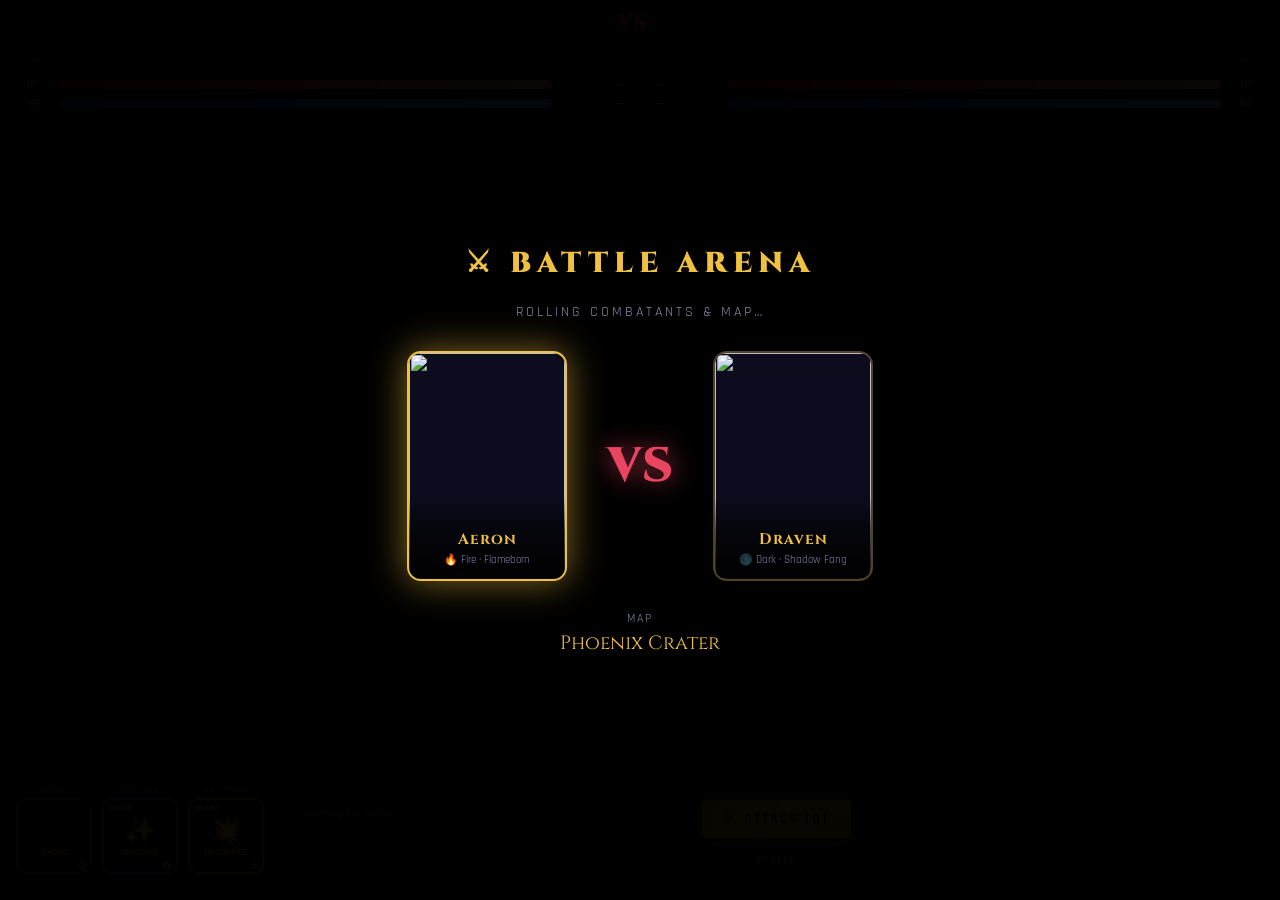
==== commit e21f8693: "Update battle.html" ====
--- a/battle.html
+++ b/battle.html
@@ -1672,6 +1672,72 @@
       safeLocalStorage.setItem('tenfold_story_'+user.userID, JSON.stringify(storyProg));
     }
 
+    // ── SKILL UNLOCK ON STAGE CLEAR ───────────────────────
+    // Chapter 1, Stage 1 → unlock Basic Skill for the hero used
+    // Chapter 1, Stage 3 → unlock Special Skill
+    // Chapter 1, Stage 4 → unlock Ultimate Skill
+    // Skills unlock for ALL heroes at once (not just the one used),
+    // so the player can immediately use them with any hero.
+    (function unlockSkills() {
+      const ch = B.chapter, st = B.stage;
+      if (ch !== 1) return; // unlock gates are all in Chapter 1
+
+      const skillKey = 'tenfold_skills_' + user.userID;
+      const skillUL  = JSON.parse(safeLocalStorage.getItem(skillKey) || '{}');
+      const HERO_ORDER = ['aeron','lyra','kael','riven','selene','draven','mira','orion','brutus','elysia'];
+
+      // Determine which skills to unlock based on stage cleared
+      const toUnlock = [];
+      if (st >= 1) toUnlock.push('basic');
+      if (st >= 3) toUnlock.push('special');
+      if (st >= 4) toUnlock.push('ultimate');
+
+      let changed = false;
+      HERO_ORDER.forEach(hid => {
+        if (!skillUL[hid]) skillUL[hid] = [];
+        toUnlock.forEach(type => {
+          if (!skillUL[hid].includes(type)) {
+            skillUL[hid].push(type);
+            changed = true;
+          }
+        });
+      });
+
+      if (changed) {
+        safeLocalStorage.setItem(skillKey, JSON.stringify(skillUL));
+
+        // Show unlock notification on the result screen
+        const newlyUnlocked = [];
+        if (st === 1 && toUnlock.includes('basic'))    newlyUnlocked.push('Basic Skill');
+        if (st === 3 && toUnlock.includes('special'))  newlyUnlocked.push('Special Skill');
+        if (st === 4 && toUnlock.includes('ultimate')) newlyUnlocked.push('Ultimate Skill');
+
+        if (newlyUnlocked.length > 0) {
+          const notif = document.createElement('div');
+          notif.style.cssText = `
+            margin-top: 10px;
+            padding: 10px 20px;
+            background: rgba(240,192,64,0.15);
+            border: 1px solid rgba(240,192,64,0.5);
+            border-radius: 8px;
+            font-family: 'Cinzel', serif;
+            font-size: 0.85rem;
+            color: #f0c040;
+            letter-spacing: 1px;
+            text-align: center;
+          `;
+          notif.innerHTML = `🔓 SKILL UNLOCKED: <strong>${newlyUnlocked.join(', ')}</strong><br>
+            <span style="font-size:0.7rem;color:#aaa;font-family:'Rajdhani',sans-serif;">
+              Now available for all heroes!
+            </span>`;
+          document.querySelector('.result-box').appendChild(notif);
+        }
+
+        // Also sync skill unlocks to server as story progress
+        apiCall({ action: 'saveStory', userID: user.userID, chapter: ch, stage: st, stars: starsEarned });
+      }
+    })();
+
     // Figure out the next stage
     const curChapter = B.chapter;
     const curStage   = B.stage;
--- a/style.css
+++ b/style.css
@@ -1307,3 +1307,252 @@
     padding: 0 10px;
   }
 }
+
+
+/* ============================================================
+   LANDSCAPE / ORIENTATION ENFORCEMENT
+   ============================================================ */
+
+/* ── ROTATE PROMPT (blocking — battle page) ─────────────────── */
+.rotate-prompt {
+  display: none;
+  position: fixed; inset: 0;
+  z-index: 99999;
+  background: rgba(5,5,15,0.97);
+  backdrop-filter: blur(12px);
+  flex-direction: column;
+  align-items: center; justify-content: center;
+  gap: 20px;
+  text-align: center;
+  padding: 32px 24px;
+}
+.rotate-prompt.show { display: flex; }
+
+.rotate-icon {
+  font-size: 4rem;
+  animation: rotatePhone 1.6s ease-in-out infinite;
+  filter: drop-shadow(0 0 18px rgba(240,192,64,0.6));
+}
+@keyframes rotatePhone {
+  0%   { transform: rotate(0deg) scale(1); }
+  30%  { transform: rotate(-90deg) scale(1.1); }
+  60%  { transform: rotate(-90deg) scale(1); }
+  85%  { transform: rotate(0deg) scale(1); }
+  100% { transform: rotate(0deg) scale(1); }
+}
+
+.rotate-title {
+  font-family: 'Cinzel', serif;
+  font-size: 1.3rem; font-weight: 900;
+  color: var(--gold); letter-spacing: 3px;
+}
+.rotate-sub {
+  font-size: 0.88rem; color: var(--subtext);
+  letter-spacing: 1px; line-height: 1.6;
+  max-width: 260px;
+}
+
+/* ── ROTATE TOAST (soft — non-battle pages) ──────────────────── */
+.rotate-toast {
+  display: none;
+  position: fixed; bottom: 20px; left: 50%;
+  transform: translateX(-50%);
+  z-index: 9998;
+  background: rgba(10,10,20,0.96);
+  border: 1px solid rgba(240,192,64,0.4);
+  border-radius: 30px;
+  padding: 10px 20px;
+  gap: 10px;
+  align-items: center;
+  font-size: 0.82rem; color: var(--gold);
+  white-space: nowrap;
+  backdrop-filter: blur(10px);
+  box-shadow: 0 4px 20px rgba(0,0,0,0.5);
+  animation: toastSlideUp 0.3s ease;
+}
+.rotate-toast.show { display: flex; }
+@keyframes toastSlideUp {
+  from { transform: translateX(-50%) translateY(20px); opacity: 0; }
+  to   { transform: translateX(-50%) translateY(0);    opacity: 1; }
+}
+.rotate-toast-icon { font-size: 1.1rem; }
+
+/* ── Only show rotate prompts on mobile portrait ─────────────── */
+/* On desktop or landscape — never show */
+@media (min-width: 900px),
+       (orientation: landscape) {
+  .rotate-prompt { display: none !important; }
+  .rotate-toast  { display: none !important; }
+}
+
+
+/* ============================================================
+   TENFOLD LEGENDS — PHONE LANDSCAPE GAME MODE
+   Optimized for MIT App Inventor WebViewer / Android phones.
+   The battle screen uses a compact one-row HUD + controls,
+   while menu pages remain touch-friendly and fit the viewport.
+   ============================================================ */
+html {
+  -webkit-text-size-adjust: 100%;
+  text-size-adjust: 100%;
+}
+body {
+  min-width: 0;
+  overscroll-behavior: none;
+}
+button, a, input, select, textarea {
+  touch-action: manipulation;
+}
+
+/* Phone landscape: roughly 320–900 CSS px wide */
+@media screen and (orientation: landscape) and (max-width: 900px) {
+  html, body {
+    width: 100%;
+    min-width: 0;
+    max-width: 100%;
+  }
+
+  .page {
+    min-height: 100dvh;
+    min-height: calc(var(--vh, 1vh) * 100);
+  }
+
+  /* Compact game navigation */
+  .navbar {
+    min-height: 42px !important;
+    height: 42px !important;
+    padding: 5px 10px !important;
+  }
+  .navbar-logo img { height: 29px !important; }
+  .navbar-logo span {
+    font-size: .85rem !important;
+    letter-spacing: 1px !important;
+  }
+  .nav-hamburger {
+    width: 34px !important;
+    height: 34px !important;
+  }
+  .nav-mobile-drawer {
+    top: 42px !important;
+  }
+
+  .page-header {
+    padding: 10px 14px 7px !important;
+  }
+  .page-title {
+    font-size: 1.15rem !important;
+    letter-spacing: 1.5px !important;
+  }
+  .page-subtitle {
+    font-size: .68rem !important;
+  }
+
+  /* Characters */
+  .heroes-grid {
+    grid-template-columns: repeat(4, minmax(0, 1fr)) !important;
+    gap: 8px !important;
+    padding: 0 10px !important;
+    max-width: 100% !important;
+  }
+  .hero-card { min-width: 0; }
+  .hero-card-name { font-size: .8rem !important; }
+  .hero-card-title { font-size: .6rem !important; }
+  .hero-card-info { padding: 6px !important; }
+
+  /* Story */
+  .story-page { padding-bottom: 12px !important; }
+  .story-banner {
+    min-height: 105px !important;
+    padding: 12px 18px !important;
+  }
+  .story-banner-title { font-size: 1.35rem !important; }
+  .story-banner-sub { font-size: .68rem !important; }
+  .story-stats-row { gap: 6px !important; }
+  .sstat-box { padding: 6px 9px !important; }
+  .sstat-val { font-size: 1rem !important; }
+  .sstat-lbl { font-size: .52rem !important; }
+  .story-chapters {
+    max-width: 100% !important;
+    padding: 10px 12px !important;
+    gap: 8px !important;
+  }
+  .chapter-header { padding: 9px 12px !important; gap: 9px !important; }
+  .chapter-num { font-size: 1.35rem !important; width: 34px !important; }
+  .chapter-title { font-size: .8rem !important; }
+  .chapter-desc { font-size: .65rem !important; }
+  .chapter-stages { padding: 0 12px 10px !important; gap: 6px !important; }
+  .stage-btn { padding: 7px 5px !important; }
+
+  /* Dashboard */
+  .dash-banner {
+    min-height: 125px !important;
+    padding: 0 15px 12px !important;
+  }
+  .dash-banner-content { gap: 10px !important; }
+  .dash-hero-portrait, .dash-hero-portrait-fb {
+    width: 75px !important; height: 88px !important;
+  }
+  .dash-username { font-size: 1.35rem !important; }
+  .dash-welcome { font-size: .58rem !important; letter-spacing: 1.5px !important; }
+  .dash-hero-name { font-size: .72rem !important; }
+  .dash-quote { display: none !important; }
+  .dash-score-box { min-width: 75px !important; padding: 7px 9px !important; }
+  .dash-score-val { font-size: 1.2rem !important; }
+  .dash-score-lbl { font-size: .52rem !important; }
+  .dash-grid {
+    grid-template-columns: repeat(3, minmax(0, 1fr)) !important;
+    gap: 8px !important;
+    max-width: 100% !important;
+    padding: 0 10px !important;
+    margin-top: 10px !important;
+  }
+  .dash-card-header { padding: 7px 9px !important; }
+  .dash-card-title { font-size: .58rem !important; letter-spacing: 1px !important; }
+  .dash-card { min-width: 0; }
+
+  /* Leaderboard */
+  .lb-banner {
+    padding: 12px 15px !important;
+    min-height: 90px !important;
+  }
+  .lb-banner-title { font-size: 1.35rem !important; }
+  .lb-banner-sub { font-size: .68rem !important; }
+  .lb-content {
+    grid-template-columns: 1fr 1.8fr !important;
+    padding: 8px 10px 0 !important;
+    gap: 8px !important;
+  }
+  .lb-stats-row { gap: 5px !important; }
+  .lb-stat { padding: 6px !important; }
+  .lb-stat-value { font-size: 1rem !important; }
+  .lb-stat-label { font-size: .5rem !important; }
+  .lb-table-wrap { padding: 0 10px !important; }
+  .lb-table th, .lb-table td {
+    padding: 6px 7px !important;
+    font-size: .7rem !important;
+  }
+
+  /* Inputs and common controls */
+  .form-group input {
+    min-height: 36px !important;
+    padding: 8px 10px !important;
+  }
+  .btn {
+    min-height: 38px !important;
+  }
+}
+
+/* Very short landscape phones: keep everything compact */
+@media screen and (orientation: landscape) and (max-height: 430px) {
+  .navbar { height: 38px !important; min-height: 38px !important; }
+  .nav-mobile-drawer { top: 38px !important; }
+  .page-header { padding: 7px 12px 5px !important; }
+  .page-title { font-size: 1rem !important; }
+
+  .heroes-grid { grid-template-columns: repeat(5, minmax(0,1fr)) !important; }
+  .story-banner { min-height: 82px !important; }
+  .dash-banner { min-height: 95px !important; }
+  .dash-hero-portrait, .dash-hero-portrait-fb {
+    width: 60px !important; height: 70px !important;
+  }
+}
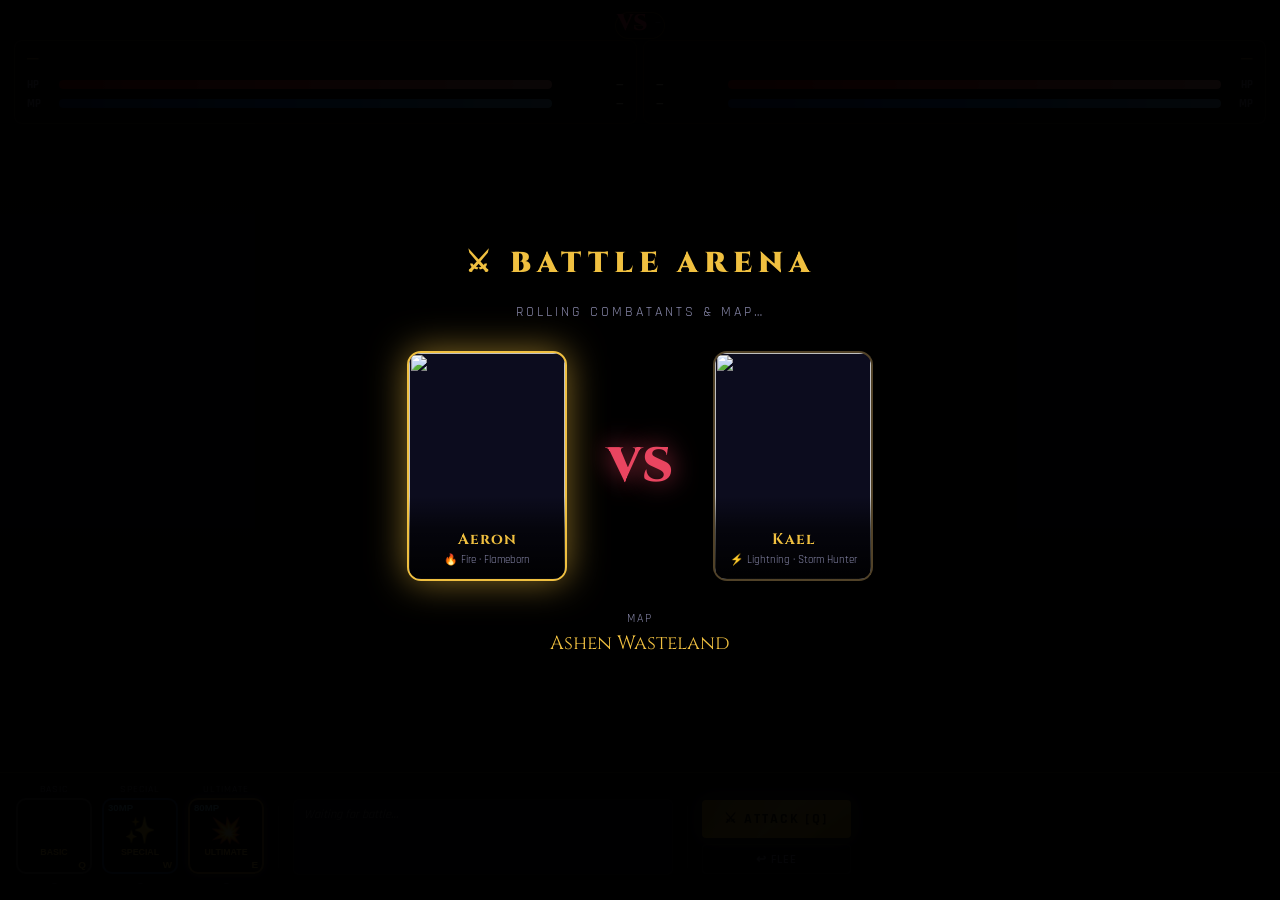
==== commit a9f690db: "Update battle.html" ====
--- a/battle.html
+++ b/battle.html
@@ -1776,10 +1776,61 @@
       <button class="rbtn ghost" onclick="location.href='dashboard.html'">🏠 Dashboard</button>`;
   }
 
-  apiCall({action:'addScore',userID:user.userID,username:user.username,
-    heroID:B.playerHeroId,heroName:B.pHero.name,
-    enemyHeroID:B.enemyHeroId,enemyName:B.eHero.name,
-    result:outcome,chapter:B.chapter});
+  // ── OFFLINE-AWARE SCORE SUBMIT ────────────────────────────
+  // Try to push the score to the server.
+  // If offline (or server times out), queue it locally in
+  // tenfold_pending_scores_<userID> so dashboard.html can
+  // flush it the next time the player is online.
+  (async function submitScore() {
+    const payload = {
+      action:      'addScore',
+      userID:      user.userID,
+      username:    user.username,
+      heroID:      B.playerHeroId,
+      heroName:    B.pHero.name,
+      enemyHeroID: B.enemyHeroId,
+      enemyName:   B.eHero.name,
+      result:      outcome,
+      chapter:     B.chapter
+    };
+
+    const PENDING_KEY = 'tenfold_pending_scores_' + user.userID;
+
+    try {
+      const res = await apiCall(payload);
+      if (res && res.success) {
+        // Server accepted — update the authoritative score from server response
+        if (res.newTotalScore !== undefined) {
+          user.totalScore = res.newTotalScore;
+          Game.login(user);
+        }
+        // If there are previously queued pending scores, try to flush them now
+        flushPendingScores();
+      } else {
+        // Server responded but failed (rare) — queue it
+        queuePendingScore(payload);
+      }
+    } catch(e) {
+      // Network error / offline — queue it
+      queuePendingScore(payload);
+    }
+
+    function queuePendingScore(p) {
+      const pending = JSON.parse(safeLocalStorage.getItem(PENDING_KEY) || '[]');
+      // Avoid duplicates: same battle (same date + hero + result)
+      const isDupe = pending.some(x =>
+        x.heroID === p.heroID && x.result === p.result &&
+        x.enemyHeroID === p.enemyHeroID && x.battleDate === p.battleDate
+      );
+      if (!isDupe) {
+        p.battleDate = p.battleDate || new Date().toISOString();
+        p.pts        = won ? 100 : 10;
+        pending.push(p);
+        // Cap at 200 pending entries to avoid bloat
+        safeLocalStorage.setItem(PENDING_KEY, JSON.stringify(pending.slice(-200)));
+      }
+    }
+  })();
 }
 
 // ── NEXT STAGE HELPER ─────────────────────────────────────────
@@ -1793,6 +1844,45 @@
 function fleeBattle() {
   if (B.over) return;
   if (confirm('Flee the battle?')) { B.over=true; showResult('lose'); }
+}
+
+// ── FLUSH PENDING OFFLINE SCORES ─────────────────────────────
+// Called after a successful server sync. Drains the local queue
+// one-by-one, updating user.totalScore from each server response.
+async function flushPendingScores() {
+  const PENDING_KEY = 'tenfold_pending_scores_' + user.userID;
+  const pending = JSON.parse(safeLocalStorage.getItem(PENDING_KEY) || '[]');
+  if (pending.length === 0) return;
+
+  const remaining = [];
+  for (const p of pending) {
+    try {
+      const res = await apiCall(p);
+      if (res && res.success) {
+        // Update local score from server authoritative value
+        if (res.newTotalScore !== undefined && res.newTotalScore > (user.totalScore || 0)) {
+          user.totalScore = res.newTotalScore;
+          Game.login(user);
+        }
+        // Also sync the hero level for this pending battle
+        if (p.heroID) {
+          const lvls = JSON.parse(safeLocalStorage.getItem('tenfold_levels_' + user.userID) || '{}');
+          const lv   = lvls[p.heroID] || 1;
+          const xp   = lvls[p.heroID + '_xp'] || 0;
+          apiCall({ action: 'setHeroLevel', userID: user.userID, heroID: p.heroID, level: lv, xp: xp });
+        }
+      } else {
+        remaining.push(p); // still failed — keep in queue
+      }
+    } catch(e) {
+      remaining.push(p); // still offline — keep in queue
+      break; // no point trying the rest
+    }
+  }
+
+  if (remaining.length !== pending.length) {
+    safeLocalStorage.setItem(PENDING_KEY, JSON.stringify(remaining));
+  }
 }
 
 // ── ROLL CARD UPDATE ─────────────────────────────────────────
